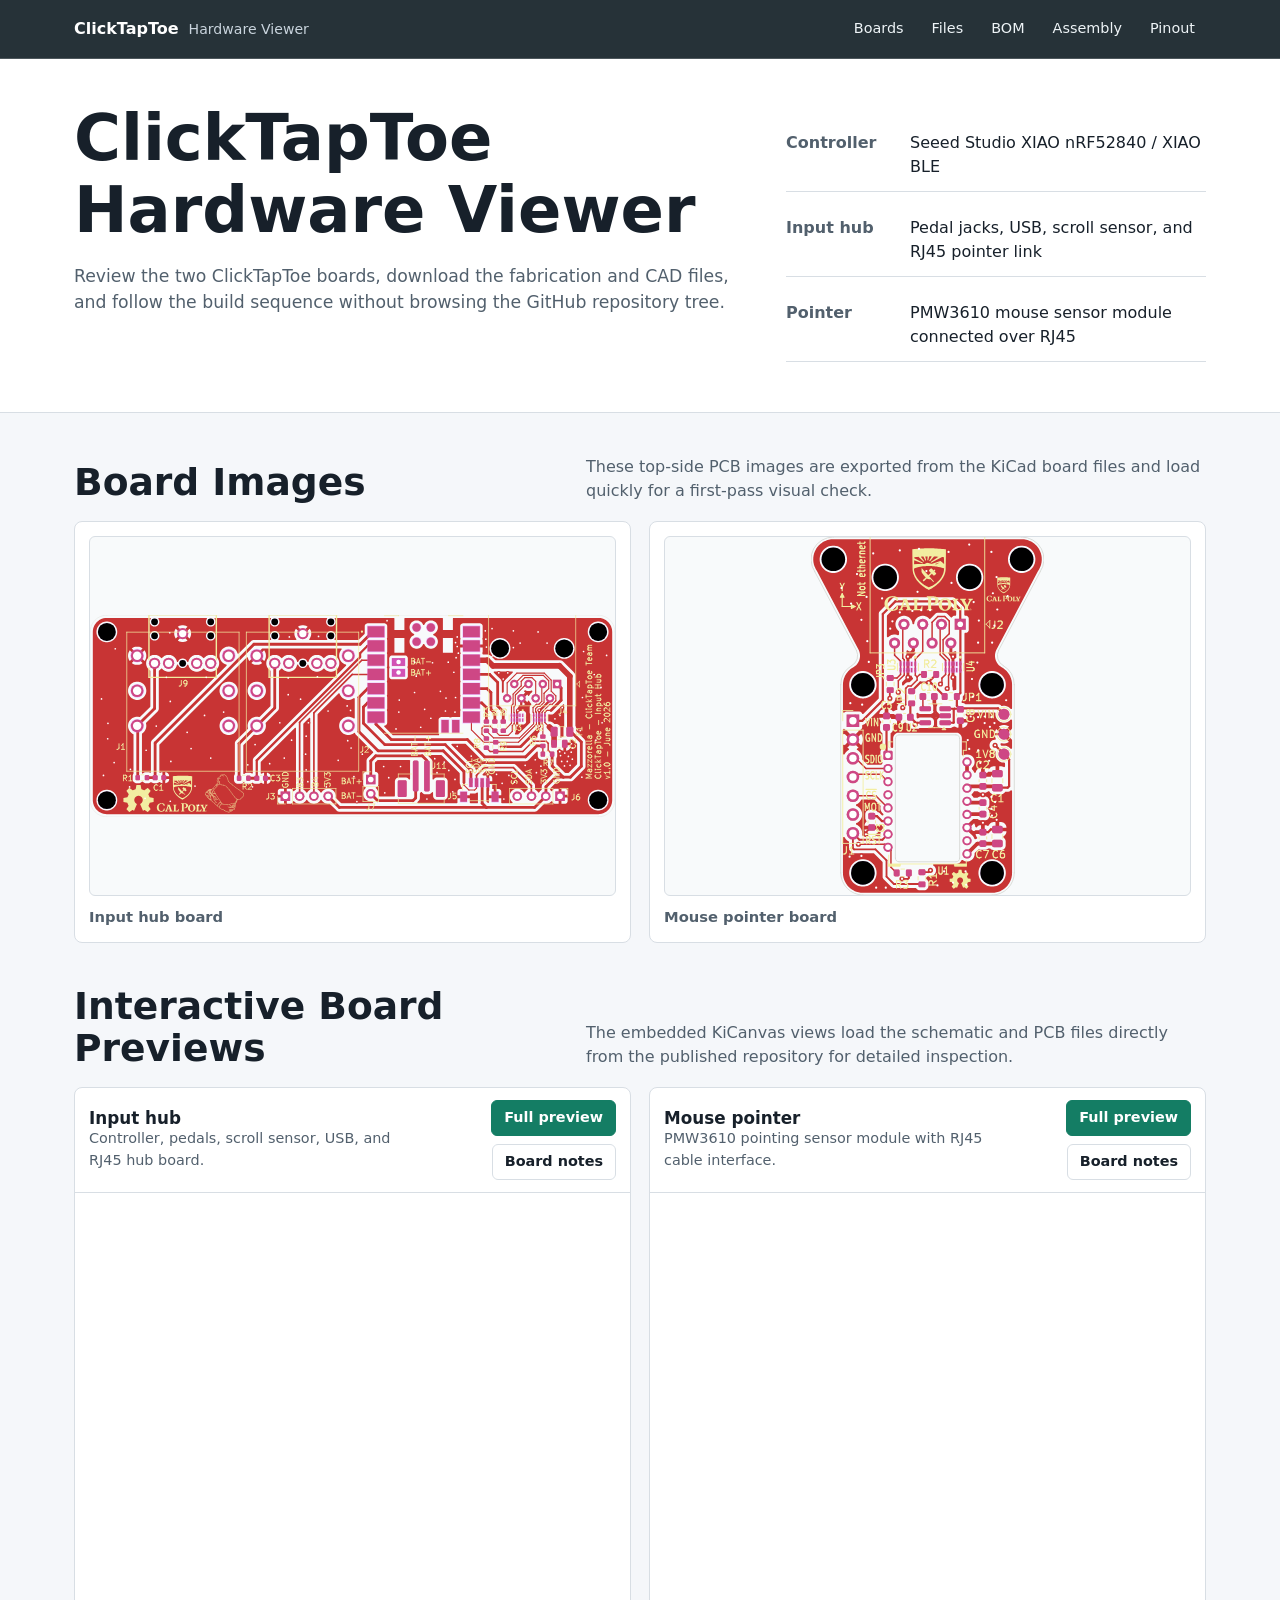
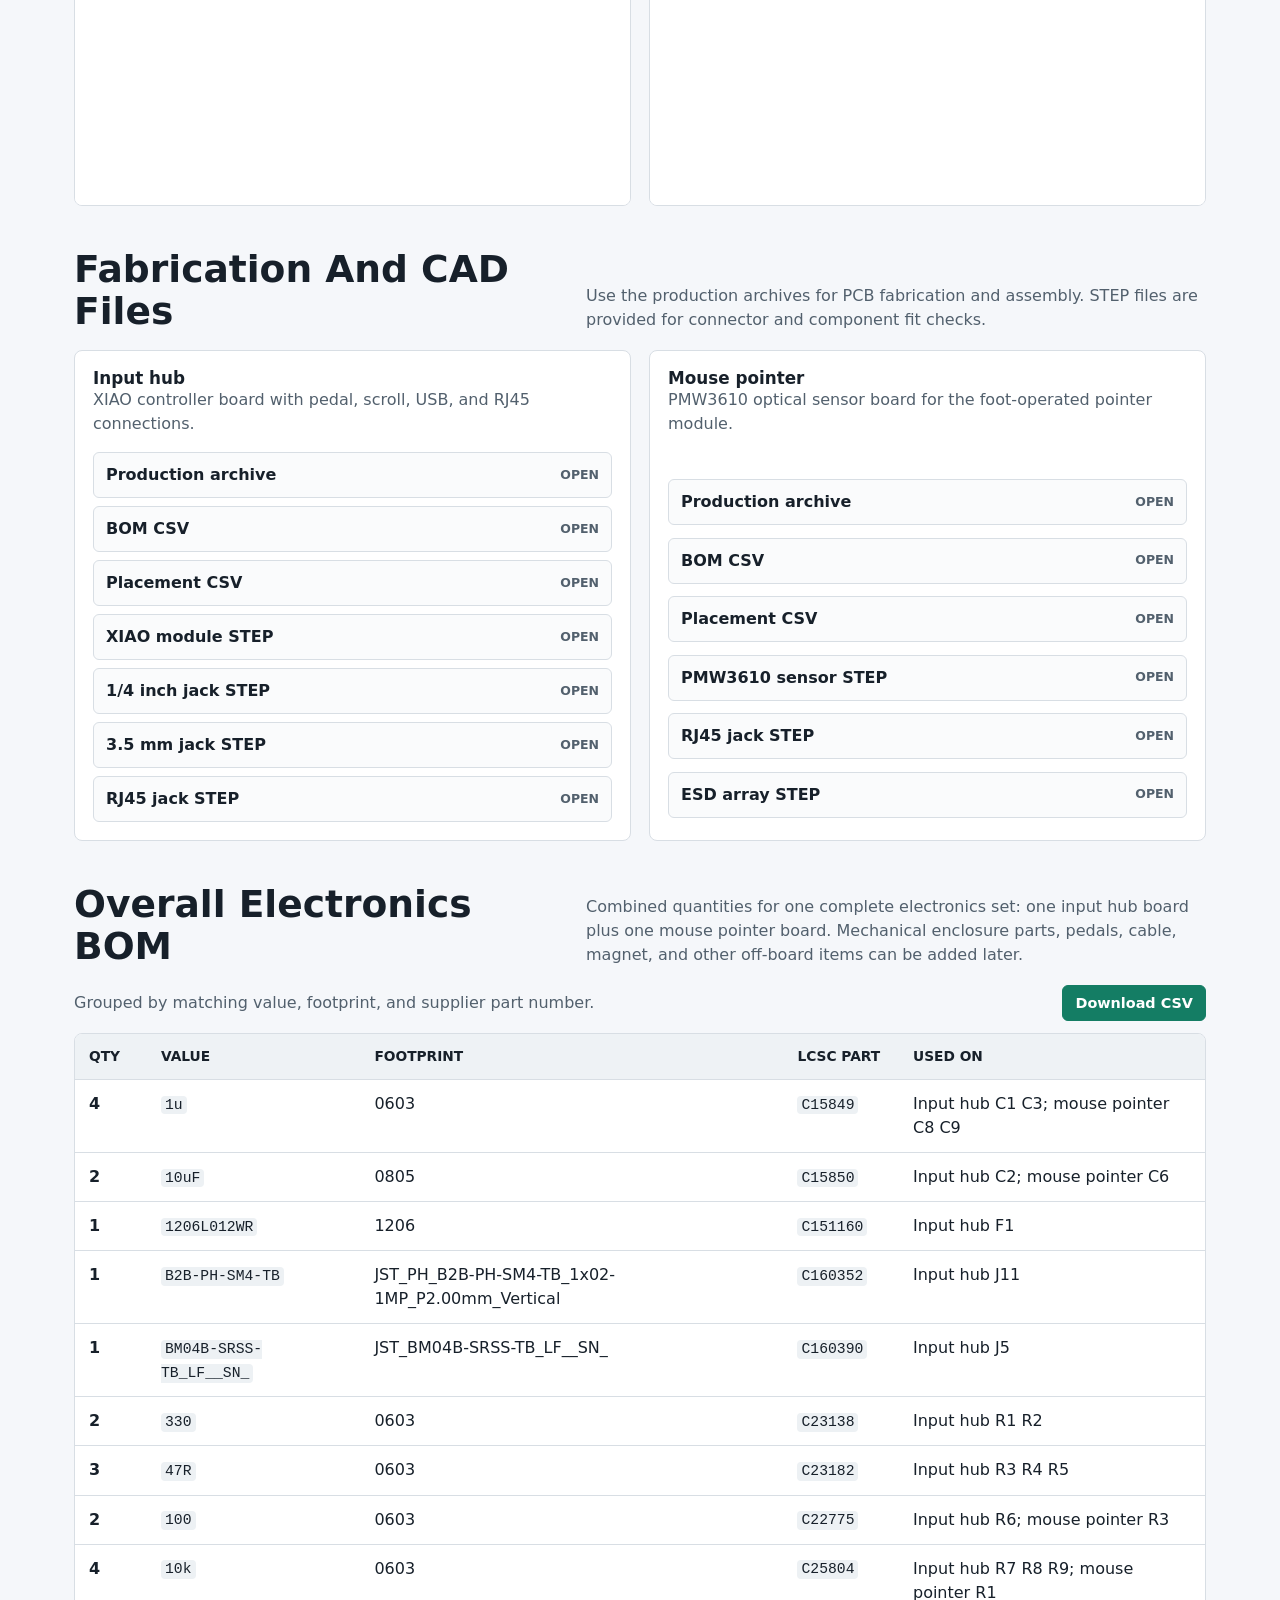
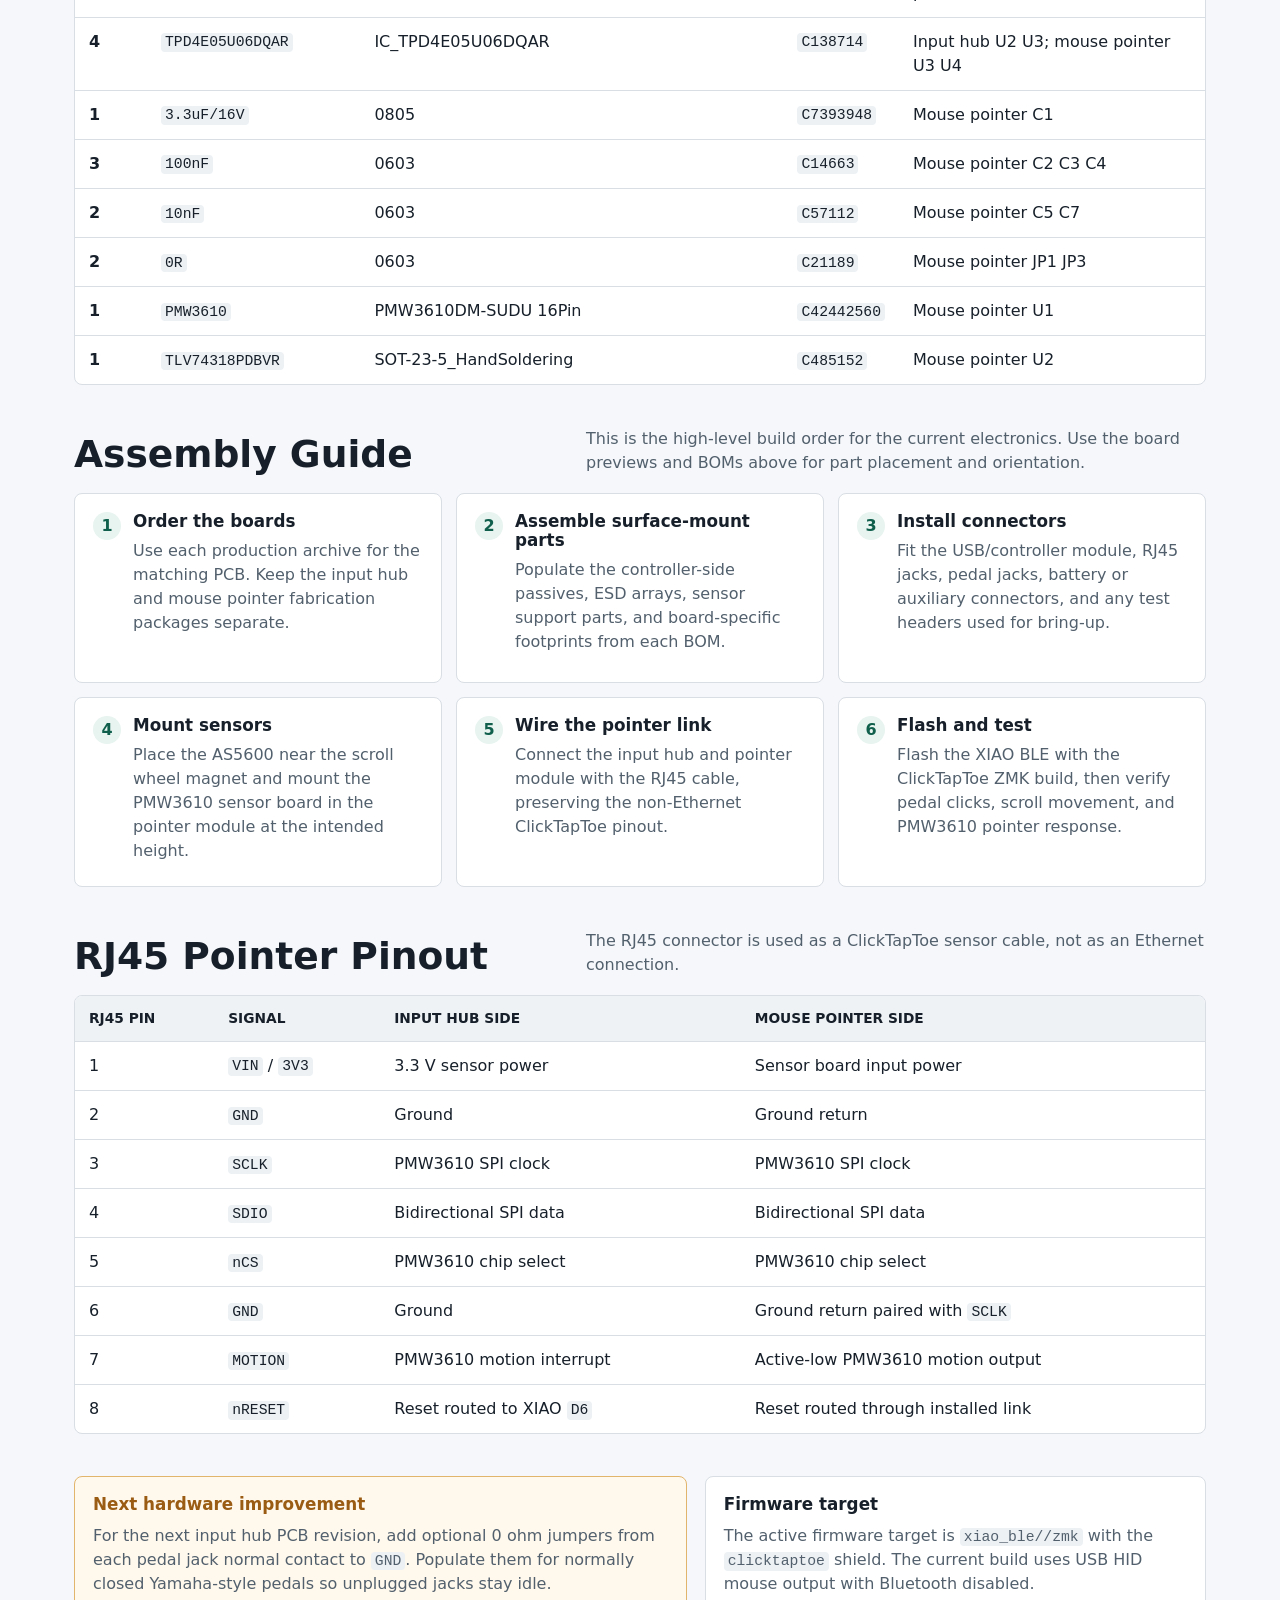
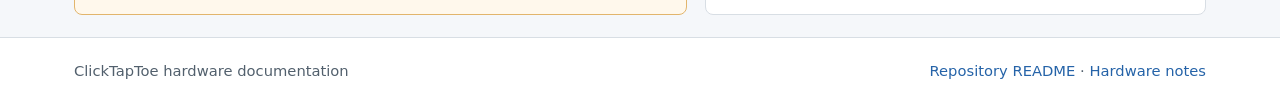
==== index.html @ ef58f97b "feat: add public hardware viewer page - Add a GitHub Pages hardware viewer   with board images, KiCa" ====
<!doctype html>
<html lang="en">
  <head>
    <meta charset="utf-8">
    <meta name="viewport" content="width=device-width, initial-scale=1">
    <title>ClickTapToe Hardware Viewer</title>
    <style>
      :root {
        color-scheme: light;
        --ink: #17202a;
        --muted: #52606d;
        --line: #d8dee4;
        --panel: #ffffff;
        --surface: #f5f7fa;
        --accent: #147d64;
        --accent-strong: #0f5f4c;
        --warn: #9a5b13;
        --nav: #263238;
        --blue: #2563a8;
      }

      * {
        box-sizing: border-box;
      }

      html {
        scroll-behavior: smooth;
      }

      body {
        margin: 0;
        color: var(--ink);
        background: var(--surface);
        font-family:
          Inter, ui-sans-serif, system-ui, -apple-system, BlinkMacSystemFont,
          "Segoe UI", sans-serif;
        line-height: 1.5;
      }

      a {
        color: var(--blue);
        text-decoration: none;
      }

      a:hover,
      a:focus {
        text-decoration: underline;
      }

      .topbar {
        position: sticky;
        top: 0;
        z-index: 20;
        border-bottom: 1px solid rgba(255, 255, 255, 0.18);
        background: var(--nav);
        color: #fff;
      }

      .nav {
        display: flex;
        align-items: center;
        justify-content: space-between;
        gap: 24px;
        max-width: 1180px;
        min-height: 58px;
        margin: 0 auto;
        padding: 0 24px;
      }

      .brand {
        display: flex;
        align-items: baseline;
        gap: 10px;
        min-width: 210px;
      }

      .brand strong {
        font-size: 1rem;
      }

      .brand span {
        color: #c9d4dd;
        font-size: 0.88rem;
      }

      .navlinks {
        display: flex;
        flex-wrap: wrap;
        align-items: center;
        justify-content: flex-end;
        gap: 6px;
      }

      .navlinks a {
        display: inline-flex;
        align-items: center;
        min-height: 36px;
        padding: 0 11px;
        border-radius: 6px;
        color: #eef4f7;
        font-size: 0.9rem;
      }

      .navlinks a:hover,
      .navlinks a:focus {
        background: rgba(255, 255, 255, 0.12);
        text-decoration: none;
      }

      main {
        display: grid;
        gap: 42px;
      }

      .intro {
        background: #ffffff;
        border-bottom: 1px solid var(--line);
      }

      .intro-inner {
        display: grid;
        grid-template-columns: minmax(0, 1fr) minmax(300px, 420px);
        gap: 36px;
        max-width: 1180px;
        margin: 0 auto;
        padding: 44px 24px 34px;
      }

      h1,
      h2,
      h3 {
        margin: 0;
        line-height: 1.12;
      }

      h1 {
        max-width: 760px;
        font-size: clamp(2.15rem, 5vw, 4.2rem);
        letter-spacing: 0;
      }

      h2 {
        font-size: clamp(1.7rem, 3vw, 2.35rem);
      }

      h3 {
        font-size: 1.05rem;
      }

      p {
        margin: 0;
      }

      .lede {
        max-width: 780px;
        margin-top: 18px;
        color: var(--muted);
        font-size: 1.08rem;
      }

      .summary {
        display: grid;
        gap: 12px;
        align-self: end;
      }

      .summary-row {
        display: grid;
        grid-template-columns: 110px 1fr;
        gap: 14px;
        padding: 12px 0;
        border-bottom: 1px solid var(--line);
      }

      .summary-row dt {
        color: var(--muted);
        font-weight: 700;
      }

      .summary-row dd {
        margin: 0;
      }

      .section {
        max-width: 1180px;
        width: 100%;
        margin: 0 auto;
        padding: 0 24px;
      }

      .section-heading {
        display: flex;
        align-items: end;
        justify-content: space-between;
        gap: 18px;
        margin-bottom: 18px;
      }

      .section-heading p {
        max-width: 620px;
        color: var(--muted);
      }

      .viewer-grid {
        display: grid;
        grid-template-columns: repeat(2, minmax(0, 1fr));
        gap: 18px;
      }

      .image-grid {
        display: grid;
        grid-template-columns: repeat(2, minmax(0, 1fr));
        gap: 18px;
      }

      .board-image {
        display: grid;
        gap: 10px;
        margin: 0;
        padding: 14px;
        border: 1px solid var(--line);
        border-radius: 8px;
        background: var(--panel);
      }

      .board-image img {
        display: block;
        width: 100%;
        height: 360px;
        object-fit: contain;
        border: 1px solid var(--line);
        border-radius: 6px;
        background: #f8fafb;
      }

      .board-image figcaption {
        color: var(--muted);
        font-size: 0.92rem;
        font-weight: 700;
      }

      .viewer {
        overflow: hidden;
        border: 1px solid var(--line);
        border-radius: 8px;
        background: var(--panel);
      }

      .viewer-header {
        display: flex;
        align-items: center;
        justify-content: space-between;
        gap: 14px;
        min-height: 58px;
        padding: 12px 14px;
        border-bottom: 1px solid var(--line);
      }

      .viewer-header p {
        color: var(--muted);
        font-size: 0.9rem;
      }

      .viewer-actions {
        display: flex;
        flex-wrap: wrap;
        justify-content: flex-end;
        gap: 8px;
      }

      .button {
        display: inline-flex;
        align-items: center;
        justify-content: center;
        min-height: 36px;
        padding: 0 12px;
        border: 1px solid var(--line);
        border-radius: 6px;
        background: #fff;
        color: var(--ink);
        font-size: 0.9rem;
        font-weight: 700;
        white-space: nowrap;
      }

      .button.primary {
        border-color: var(--accent);
        background: var(--accent);
        color: #fff;
      }

      .button:hover,
      .button:focus {
        border-color: var(--accent-strong);
        text-decoration: none;
      }

      .button.primary:hover,
      .button.primary:focus {
        background: var(--accent-strong);
      }

      iframe {
        display: block;
        width: 100%;
        height: min(68vh, 620px);
        min-height: 430px;
        border: 0;
        background: #ffffff;
      }

      .downloads {
        display: grid;
        grid-template-columns: repeat(2, minmax(0, 1fr));
        gap: 18px;
      }

      .download-card,
      .step,
      .note {
        border: 1px solid var(--line);
        border-radius: 8px;
        background: var(--panel);
      }

      .download-card {
        display: grid;
        gap: 16px;
        padding: 18px;
      }

      .download-card p {
        color: var(--muted);
      }

      .link-list {
        display: grid;
        gap: 8px;
        margin: 0;
        padding: 0;
        list-style: none;
      }

      .link-list a {
        display: flex;
        align-items: center;
        justify-content: space-between;
        gap: 14px;
        min-height: 42px;
        padding: 10px 12px;
        border: 1px solid var(--line);
        border-radius: 6px;
        background: #fafbfc;
        color: var(--ink);
        font-weight: 700;
      }

      .link-list a::after {
        content: "Open";
        color: var(--muted);
        font-size: 0.78rem;
        font-weight: 700;
        text-transform: uppercase;
      }

      .link-list a:hover,
      .link-list a:focus {
        border-color: var(--accent);
        text-decoration: none;
      }

      .steps {
        display: grid;
        grid-template-columns: repeat(3, minmax(0, 1fr));
        gap: 14px;
        counter-reset: assembly;
      }

      .step {
        position: relative;
        min-height: 190px;
        padding: 18px 18px 18px 58px;
        counter-increment: assembly;
      }

      .step::before {
        content: counter(assembly);
        position: absolute;
        top: 18px;
        left: 18px;
        display: grid;
        place-items: center;
        width: 28px;
        height: 28px;
        border-radius: 50%;
        background: #e7f4ef;
        color: var(--accent-strong);
        font-weight: 800;
      }

      .step h3 {
        margin-bottom: 8px;
      }

      .step p {
        color: var(--muted);
      }

      .pinout {
        overflow-x: auto;
        border: 1px solid var(--line);
        border-radius: 8px;
        background: var(--panel);
      }

      .bom-toolbar {
        display: flex;
        align-items: center;
        justify-content: space-between;
        gap: 14px;
        margin-bottom: 12px;
      }

      .bom-toolbar p {
        color: var(--muted);
      }

      .bom-table {
        overflow-x: auto;
        border: 1px solid var(--line);
        border-radius: 8px;
        background: var(--panel);
      }

      table {
        width: 100%;
        border-collapse: collapse;
        min-width: 780px;
      }

      th,
      td {
        padding: 12px 14px;
        border-bottom: 1px solid var(--line);
        text-align: left;
        vertical-align: top;
      }

      th {
        background: #eef2f5;
        font-size: 0.86rem;
        text-transform: uppercase;
      }

      .bom-table table {
        min-width: 980px;
      }

      .qty {
        width: 72px;
        font-weight: 800;
      }

      tr:last-child td {
        border-bottom: 0;
      }

      code {
        padding: 0.08rem 0.25rem;
        border-radius: 4px;
        background: #edf1f4;
        font-family:
          "SFMono-Regular", Consolas, "Liberation Mono", Menlo, monospace;
        font-size: 0.92em;
      }

      .notes {
        display: grid;
        grid-template-columns: 1.1fr 0.9fr;
        gap: 18px;
      }

      .note {
        padding: 18px;
      }

      .note h3 {
        margin-bottom: 10px;
      }

      .note p {
        color: var(--muted);
      }

      .note.warning {
        border-color: #e2b56c;
        background: #fff8ec;
      }

      .note.warning h3 {
        color: var(--warn);
      }

      footer {
        margin-top: 22px;
        border-top: 1px solid var(--line);
        background: #fff;
      }

      .footer-inner {
        display: flex;
        flex-wrap: wrap;
        justify-content: space-between;
        gap: 14px;
        max-width: 1180px;
        margin: 0 auto;
        padding: 22px 24px;
        color: var(--muted);
        font-size: 0.92rem;
      }

      @media (max-width: 900px) {
        .intro-inner,
        .image-grid,
        .viewer-grid,
        .downloads,
        .notes {
          grid-template-columns: 1fr;
        }

        .steps {
          grid-template-columns: repeat(2, minmax(0, 1fr));
        }

        .section-heading {
          align-items: start;
          flex-direction: column;
        }
      }

      @media (max-width: 640px) {
        .nav {
          align-items: flex-start;
          flex-direction: column;
          gap: 8px;
          padding: 12px 16px;
        }

        .brand {
          min-width: 0;
        }

        .navlinks {
          justify-content: flex-start;
        }

        .intro-inner,
        .section {
          padding-right: 16px;
          padding-left: 16px;
        }

        .summary-row {
          grid-template-columns: 1fr;
          gap: 3px;
        }

        .viewer-header {
          align-items: flex-start;
          flex-direction: column;
        }

        .viewer-actions {
          justify-content: flex-start;
        }

        .bom-toolbar {
          align-items: flex-start;
          flex-direction: column;
        }

        iframe {
          height: 68vh;
          min-height: 360px;
        }

        .steps {
          grid-template-columns: 1fr;
        }

        .step {
          min-height: 0;
        }
      }
    </style>
  </head>
  <body>
    <header class="topbar">
      <nav class="nav" aria-label="Main navigation">
        <div class="brand">
          <strong>ClickTapToe</strong>
          <span>Hardware Viewer</span>
        </div>
        <div class="navlinks">
          <a href="#boards">Boards</a>
          <a href="#files">Files</a>
          <a href="#bom">BOM</a>
          <a href="#assembly">Assembly</a>
          <a href="#pinout">Pinout</a>
        </div>
      </nav>
    </header>

    <main>
      <section class="intro">
        <div class="intro-inner">
          <div>
            <h1>ClickTapToe Hardware Viewer</h1>
            <p class="lede">
              Review the two ClickTapToe boards, download the fabrication and
              CAD files, and follow the build sequence without browsing the
              GitHub repository tree.
            </p>
          </div>
          <dl class="summary" aria-label="Project summary">
            <div class="summary-row">
              <dt>Controller</dt>
              <dd>Seeed Studio XIAO nRF52840 / XIAO BLE</dd>
            </div>
            <div class="summary-row">
              <dt>Input hub</dt>
              <dd>Pedal jacks, USB, scroll sensor, and RJ45 pointer link</dd>
            </div>
            <div class="summary-row">
              <dt>Pointer</dt>
              <dd>PMW3610 mouse sensor module connected over RJ45</dd>
            </div>
          </dl>
        </div>
      </section>

      <section class="section" id="boards">
        <div class="section-heading">
          <div>
            <h2>Board Images</h2>
          </div>
          <p>
            These top-side PCB images are exported from the KiCad board files
            and load quickly for a first-pass visual check.
          </p>
        </div>

        <div class="image-grid">
          <figure class="board-image">
            <img src="docs/assets/input-hub-board.svg" alt="Top-side PCB view of the ClickTapToe input hub board">
            <figcaption>Input hub board</figcaption>
          </figure>
          <figure class="board-image">
            <img src="docs/assets/mouse-pointer-board.svg" alt="Top-side PCB view of the ClickTapToe mouse pointer board">
            <figcaption>Mouse pointer board</figcaption>
          </figure>
        </div>
      </section>

      <section class="section" id="interactive">
        <div class="section-heading">
          <div>
            <h2>Interactive Board Previews</h2>
          </div>
          <p>
            The embedded KiCanvas views load the schematic and PCB files
            directly from the published repository for detailed inspection.
          </p>
        </div>

        <div class="viewer-grid">
          <article class="viewer">
            <div class="viewer-header">
              <div>
                <h3>Input hub</h3>
                <p>Controller, pedals, scroll sensor, USB, and RJ45 hub board.</p>
              </div>
              <div class="viewer-actions">
                <a class="button primary" href="hardware/input-hub/kicanvas.html">Full preview</a>
                <a class="button" href="hardware/input-hub/README.md">Board notes</a>
              </div>
            </div>
            <iframe
              title="Input hub KiCanvas preview"
              src="hardware/input-hub/kicanvas.html"
              loading="lazy"
            ></iframe>
          </article>

          <article class="viewer">
            <div class="viewer-header">
              <div>
                <h3>Mouse pointer</h3>
                <p>PMW3610 pointing sensor module with RJ45 cable interface.</p>
              </div>
              <div class="viewer-actions">
                <a class="button primary" href="hardware/mouse-pointer/kicanvas.html">Full preview</a>
                <a class="button" href="hardware/mouse-pointer/README.md">Board notes</a>
              </div>
            </div>
            <iframe
              title="Mouse pointer KiCanvas preview"
              src="hardware/mouse-pointer/kicanvas.html"
              loading="lazy"
            ></iframe>
          </article>
        </div>
      </section>

      <section class="section" id="files">
        <div class="section-heading">
          <div>
            <h2>Fabrication And CAD Files</h2>
          </div>
          <p>
            Use the production archives for PCB fabrication and assembly. STEP
            files are provided for connector and component fit checks.
          </p>
        </div>

        <div class="downloads">
          <article class="download-card">
            <div>
              <h3>Input hub</h3>
              <p>XIAO controller board with pedal, scroll, USB, and RJ45 connections.</p>
            </div>
            <ul class="link-list">
              <li><a href="hardware/input-hub/kicad/production/input_hub.zip">Production archive</a></li>
              <li><a href="hardware/input-hub/kicad/production/bom.csv">BOM CSV</a></li>
              <li><a href="hardware/input-hub/kicad/production/positions.csv">Placement CSV</a></li>
              <li><a href="hardware/input-hub/kicad/3dmodels/102010448.step">XIAO module STEP</a></li>
              <li><a href="hardware/input-hub/kicad/3dmodels/ACJMIH.step">1/4 inch jack STEP</a></li>
              <li><a href="hardware/input-hub/kicad/3dmodels/AUDIO-TH_PJ-307.step">3.5 mm jack STEP</a></li>
              <li><a href="hardware/input-hub/kicad/3dmodels/54602-908LFc.stp">RJ45 jack STEP</a></li>
            </ul>
          </article>

          <article class="download-card">
            <div>
              <h3>Mouse pointer</h3>
              <p>PMW3610 optical sensor board for the foot-operated pointer module.</p>
            </div>
            <ul class="link-list">
              <li><a href="hardware/mouse-pointer/kicad/production/Mouse_Pointer_1.0.zip">Production archive</a></li>
              <li><a href="hardware/mouse-pointer/kicad/production/bom.csv">BOM CSV</a></li>
              <li><a href="hardware/mouse-pointer/kicad/production/positions.csv">Placement CSV</a></li>
              <li><a href="hardware/mouse-pointer/kicad/3dmodels/PMW3610DM-SUDU.step">PMW3610 sensor STEP</a></li>
              <li><a href="hardware/mouse-pointer/kicad/3dmodels/54602-908LFc.stp">RJ45 jack STEP</a></li>
              <li><a href="hardware/mouse-pointer/kicad/3dmodels/TPD4E05U06DQAR.step">ESD array STEP</a></li>
            </ul>
          </article>
        </div>
      </section>

      <section class="section" id="bom">
        <div class="section-heading">
          <div>
            <h2>Overall Electronics BOM</h2>
          </div>
          <p>
            Combined quantities for one complete electronics set: one input hub
            board plus one mouse pointer board. Mechanical enclosure parts,
            pedals, cable, magnet, and other off-board items can be added later.
          </p>
        </div>

        <div class="bom-toolbar">
          <p>Grouped by matching value, footprint, and supplier part number.</p>
          <a class="button primary" href="docs/assets/clicktaptoe-electronics-bom.csv">Download CSV</a>
        </div>

        <div class="bom-table">
          <table>
            <thead>
              <tr>
                <th>Qty</th>
                <th>Value</th>
                <th>Footprint</th>
                <th>LCSC part</th>
                <th>Used on</th>
              </tr>
            </thead>
            <tbody>
              <tr>
                <td class="qty">4</td>
                <td><code>1u</code></td>
                <td>0603</td>
                <td><code>C15849</code></td>
                <td>Input hub C1 C3; mouse pointer C8 C9</td>
              </tr>
              <tr>
                <td class="qty">2</td>
                <td><code>10uF</code></td>
                <td>0805</td>
                <td><code>C15850</code></td>
                <td>Input hub C2; mouse pointer C6</td>
              </tr>
              <tr>
                <td class="qty">1</td>
                <td><code>1206L012WR</code></td>
                <td>1206</td>
                <td><code>C151160</code></td>
                <td>Input hub F1</td>
              </tr>
              <tr>
                <td class="qty">1</td>
                <td><code>B2B-PH-SM4-TB</code></td>
                <td>JST_PH_B2B-PH-SM4-TB_1x02-1MP_P2.00mm_Vertical</td>
                <td><code>C160352</code></td>
                <td>Input hub J11</td>
              </tr>
              <tr>
                <td class="qty">1</td>
                <td><code>BM04B-SRSS-TB_LF__SN_</code></td>
                <td>JST_BM04B-SRSS-TB_LF__SN_</td>
                <td><code>C160390</code></td>
                <td>Input hub J5</td>
              </tr>
              <tr>
                <td class="qty">2</td>
                <td><code>330</code></td>
                <td>0603</td>
                <td><code>C23138</code></td>
                <td>Input hub R1 R2</td>
              </tr>
              <tr>
                <td class="qty">3</td>
                <td><code>47R</code></td>
                <td>0603</td>
                <td><code>C23182</code></td>
                <td>Input hub R3 R4 R5</td>
              </tr>
              <tr>
                <td class="qty">2</td>
                <td><code>100</code></td>
                <td>0603</td>
                <td><code>C22775</code></td>
                <td>Input hub R6; mouse pointer R3</td>
              </tr>
              <tr>
                <td class="qty">4</td>
                <td><code>10k</code></td>
                <td>0603</td>
                <td><code>C25804</code></td>
                <td>Input hub R7 R8 R9; mouse pointer R1</td>
              </tr>
              <tr>
                <td class="qty">4</td>
                <td><code>TPD4E05U06DQAR</code></td>
                <td>IC_TPD4E05U06DQAR</td>
                <td><code>C138714</code></td>
                <td>Input hub U2 U3; mouse pointer U3 U4</td>
              </tr>
              <tr>
                <td class="qty">1</td>
                <td><code>3.3uF/16V</code></td>
                <td>0805</td>
                <td><code>C7393948</code></td>
                <td>Mouse pointer C1</td>
              </tr>
              <tr>
                <td class="qty">3</td>
                <td><code>100nF</code></td>
                <td>0603</td>
                <td><code>C14663</code></td>
                <td>Mouse pointer C2 C3 C4</td>
              </tr>
              <tr>
                <td class="qty">2</td>
                <td><code>10nF</code></td>
                <td>0603</td>
                <td><code>C57112</code></td>
                <td>Mouse pointer C5 C7</td>
              </tr>
              <tr>
                <td class="qty">2</td>
                <td><code>0R</code></td>
                <td>0603</td>
                <td><code>C21189</code></td>
                <td>Mouse pointer JP1 JP3</td>
              </tr>
              <tr>
                <td class="qty">1</td>
                <td><code>PMW3610</code></td>
                <td>PMW3610DM-SUDU 16Pin</td>
                <td><code>C42442560</code></td>
                <td>Mouse pointer U1</td>
              </tr>
              <tr>
                <td class="qty">1</td>
                <td><code>TLV74318PDBVR</code></td>
                <td>SOT-23-5_HandSoldering</td>
                <td><code>C485152</code></td>
                <td>Mouse pointer U2</td>
              </tr>
            </tbody>
          </table>
        </div>
      </section>

      <section class="section" id="assembly">
        <div class="section-heading">
          <div>
            <h2>Assembly Guide</h2>
          </div>
          <p>
            This is the high-level build order for the current electronics. Use
            the board previews and BOMs above for part placement and orientation.
          </p>
        </div>

        <div class="steps">
          <article class="step">
            <h3>Order the boards</h3>
            <p>
              Use each production archive for the matching PCB. Keep the input
              hub and mouse pointer fabrication packages separate.
            </p>
          </article>
          <article class="step">
            <h3>Assemble surface-mount parts</h3>
            <p>
              Populate the controller-side passives, ESD arrays, sensor support
              parts, and board-specific footprints from each BOM.
            </p>
          </article>
          <article class="step">
            <h3>Install connectors</h3>
            <p>
              Fit the USB/controller module, RJ45 jacks, pedal jacks, battery
              or auxiliary connectors, and any test headers used for bring-up.
            </p>
          </article>
          <article class="step">
            <h3>Mount sensors</h3>
            <p>
              Place the AS5600 near the scroll wheel magnet and mount the
              PMW3610 sensor board in the pointer module at the intended height.
            </p>
          </article>
          <article class="step">
            <h3>Wire the pointer link</h3>
            <p>
              Connect the input hub and pointer module with the RJ45 cable,
              preserving the non-Ethernet ClickTapToe pinout.
            </p>
          </article>
          <article class="step">
            <h3>Flash and test</h3>
            <p>
              Flash the XIAO BLE with the ClickTapToe ZMK build, then verify
              pedal clicks, scroll movement, and PMW3610 pointer response.
            </p>
          </article>
        </div>
      </section>

      <section class="section" id="pinout">
        <div class="section-heading">
          <div>
            <h2>RJ45 Pointer Pinout</h2>
          </div>
          <p>
            The RJ45 connector is used as a ClickTapToe sensor cable, not as an
            Ethernet connection.
          </p>
        </div>

        <div class="pinout">
          <table>
            <thead>
              <tr>
                <th>RJ45 pin</th>
                <th>Signal</th>
                <th>Input hub side</th>
                <th>Mouse pointer side</th>
              </tr>
            </thead>
            <tbody>
              <tr>
                <td>1</td>
                <td><code>VIN</code> / <code>3V3</code></td>
                <td>3.3 V sensor power</td>
                <td>Sensor board input power</td>
              </tr>
              <tr>
                <td>2</td>
                <td><code>GND</code></td>
                <td>Ground</td>
                <td>Ground return</td>
              </tr>
              <tr>
                <td>3</td>
                <td><code>SCLK</code></td>
                <td>PMW3610 SPI clock</td>
                <td>PMW3610 SPI clock</td>
              </tr>
              <tr>
                <td>4</td>
                <td><code>SDIO</code></td>
                <td>Bidirectional SPI data</td>
                <td>Bidirectional SPI data</td>
              </tr>
              <tr>
                <td>5</td>
                <td><code>nCS</code></td>
                <td>PMW3610 chip select</td>
                <td>PMW3610 chip select</td>
              </tr>
              <tr>
                <td>6</td>
                <td><code>GND</code></td>
                <td>Ground</td>
                <td>Ground return paired with <code>SCLK</code></td>
              </tr>
              <tr>
                <td>7</td>
                <td><code>MOTION</code></td>
                <td>PMW3610 motion interrupt</td>
                <td>Active-low PMW3610 motion output</td>
              </tr>
              <tr>
                <td>8</td>
                <td><code>nRESET</code></td>
                <td>Reset routed to XIAO <code>D6</code></td>
                <td>Reset routed through installed link</td>
              </tr>
            </tbody>
          </table>
        </div>
      </section>

      <section class="section">
        <div class="notes">
          <article class="note warning">
            <h3>Next hardware improvement</h3>
            <p>
              For the next input hub PCB revision, add optional 0 ohm jumpers
              from each pedal jack normal contact to <code>GND</code>. Populate
              them for normally closed Yamaha-style pedals so unplugged jacks
              stay idle.
            </p>
          </article>
          <article class="note">
            <h3>Firmware target</h3>
            <p>
              The active firmware target is <code>xiao_ble//zmk</code> with the
              <code>clicktaptoe</code> shield. The current build uses USB HID
              mouse output with Bluetooth disabled.
            </p>
          </article>
        </div>
      </section>
    </main>

    <footer>
      <div class="footer-inner">
        <span>ClickTapToe hardware documentation</span>
        <span><a href="README.md">Repository README</a> · <a href="HARDWARE.md">Hardware notes</a></span>
      </div>
    </footer>
  </body>
</html>
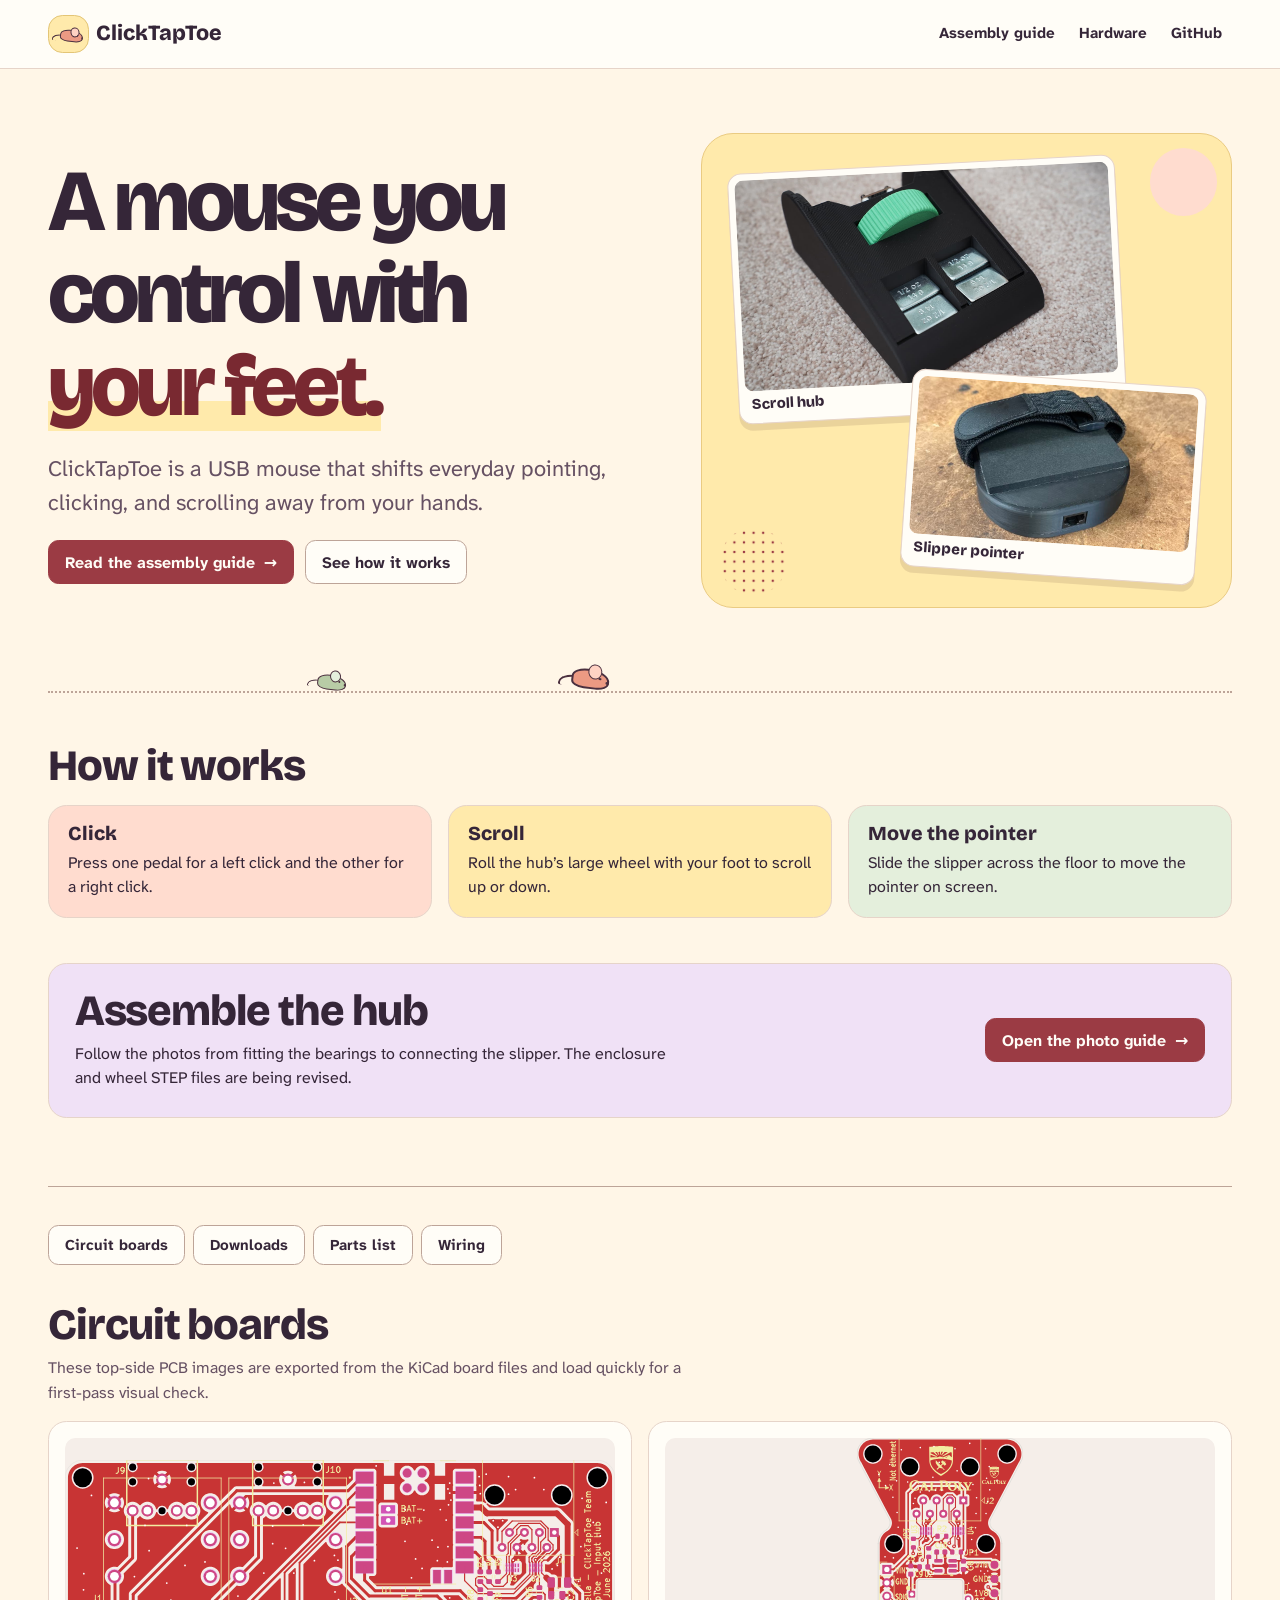
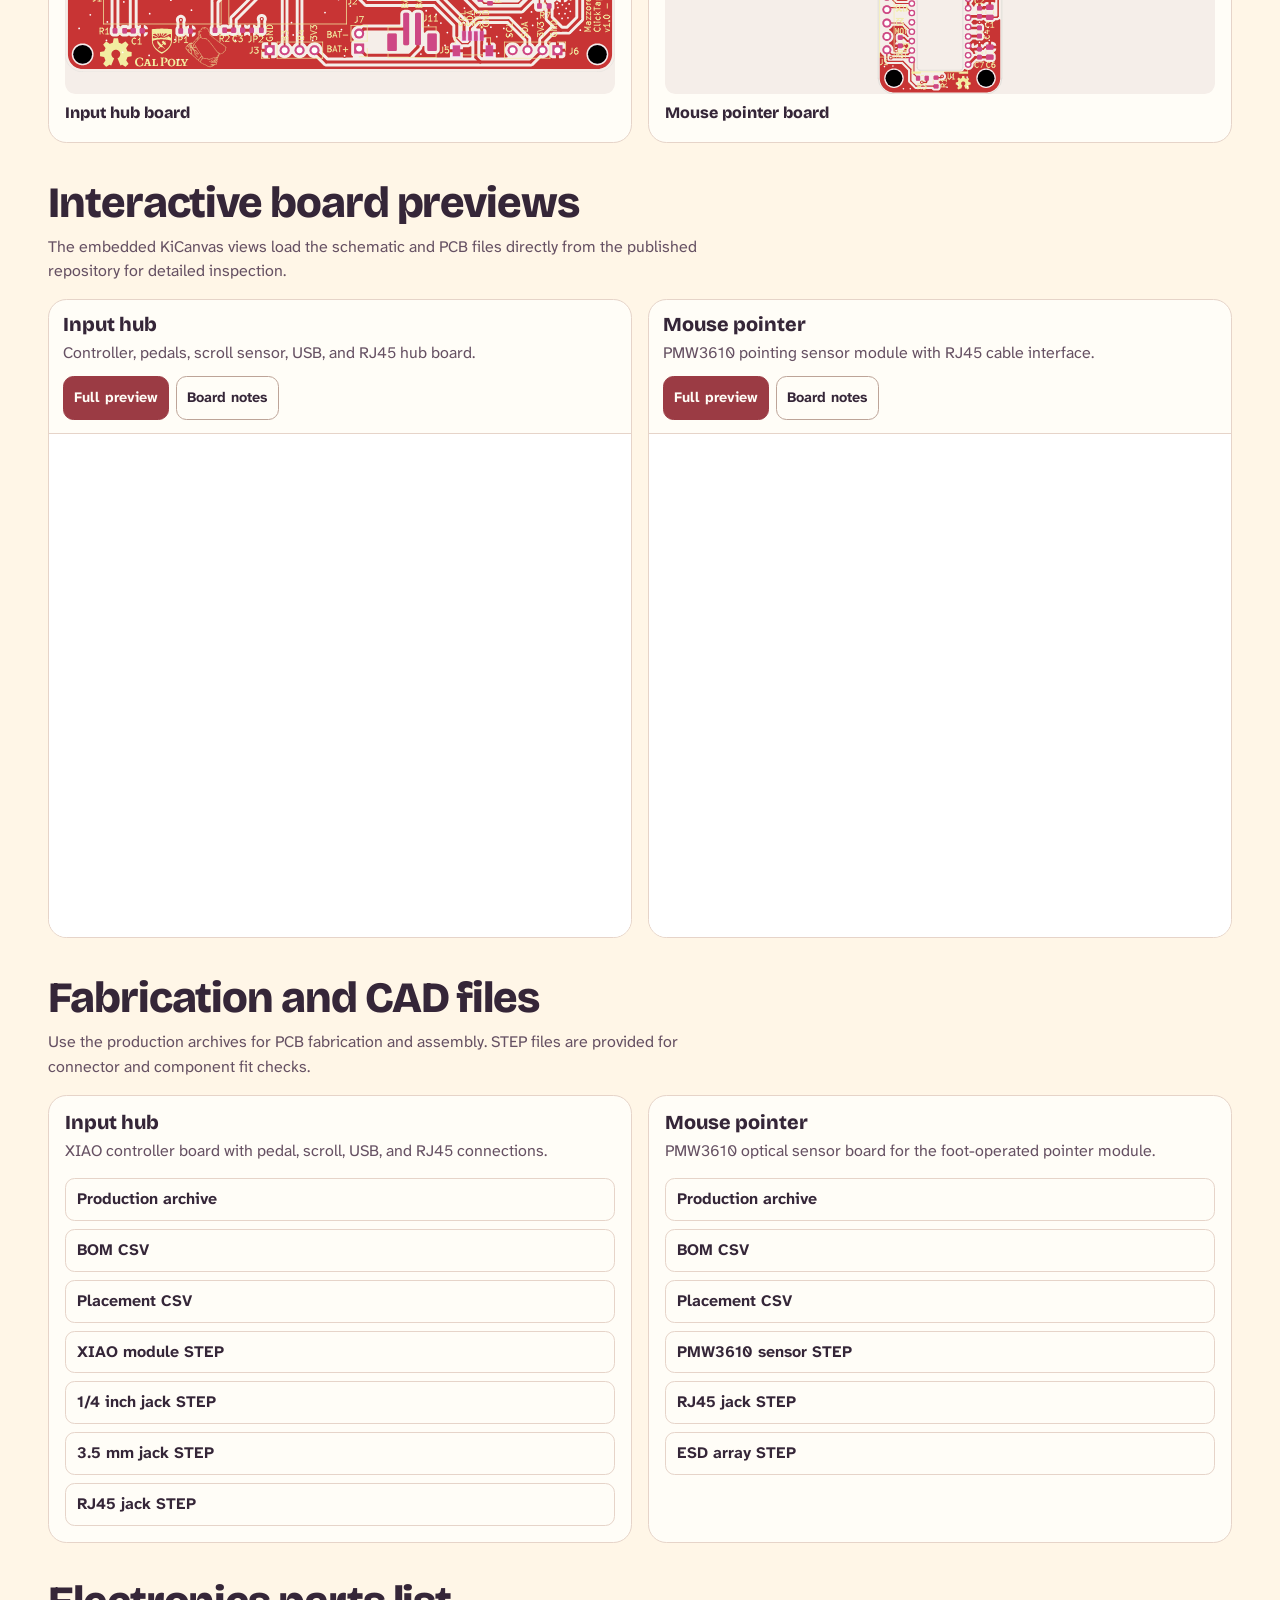
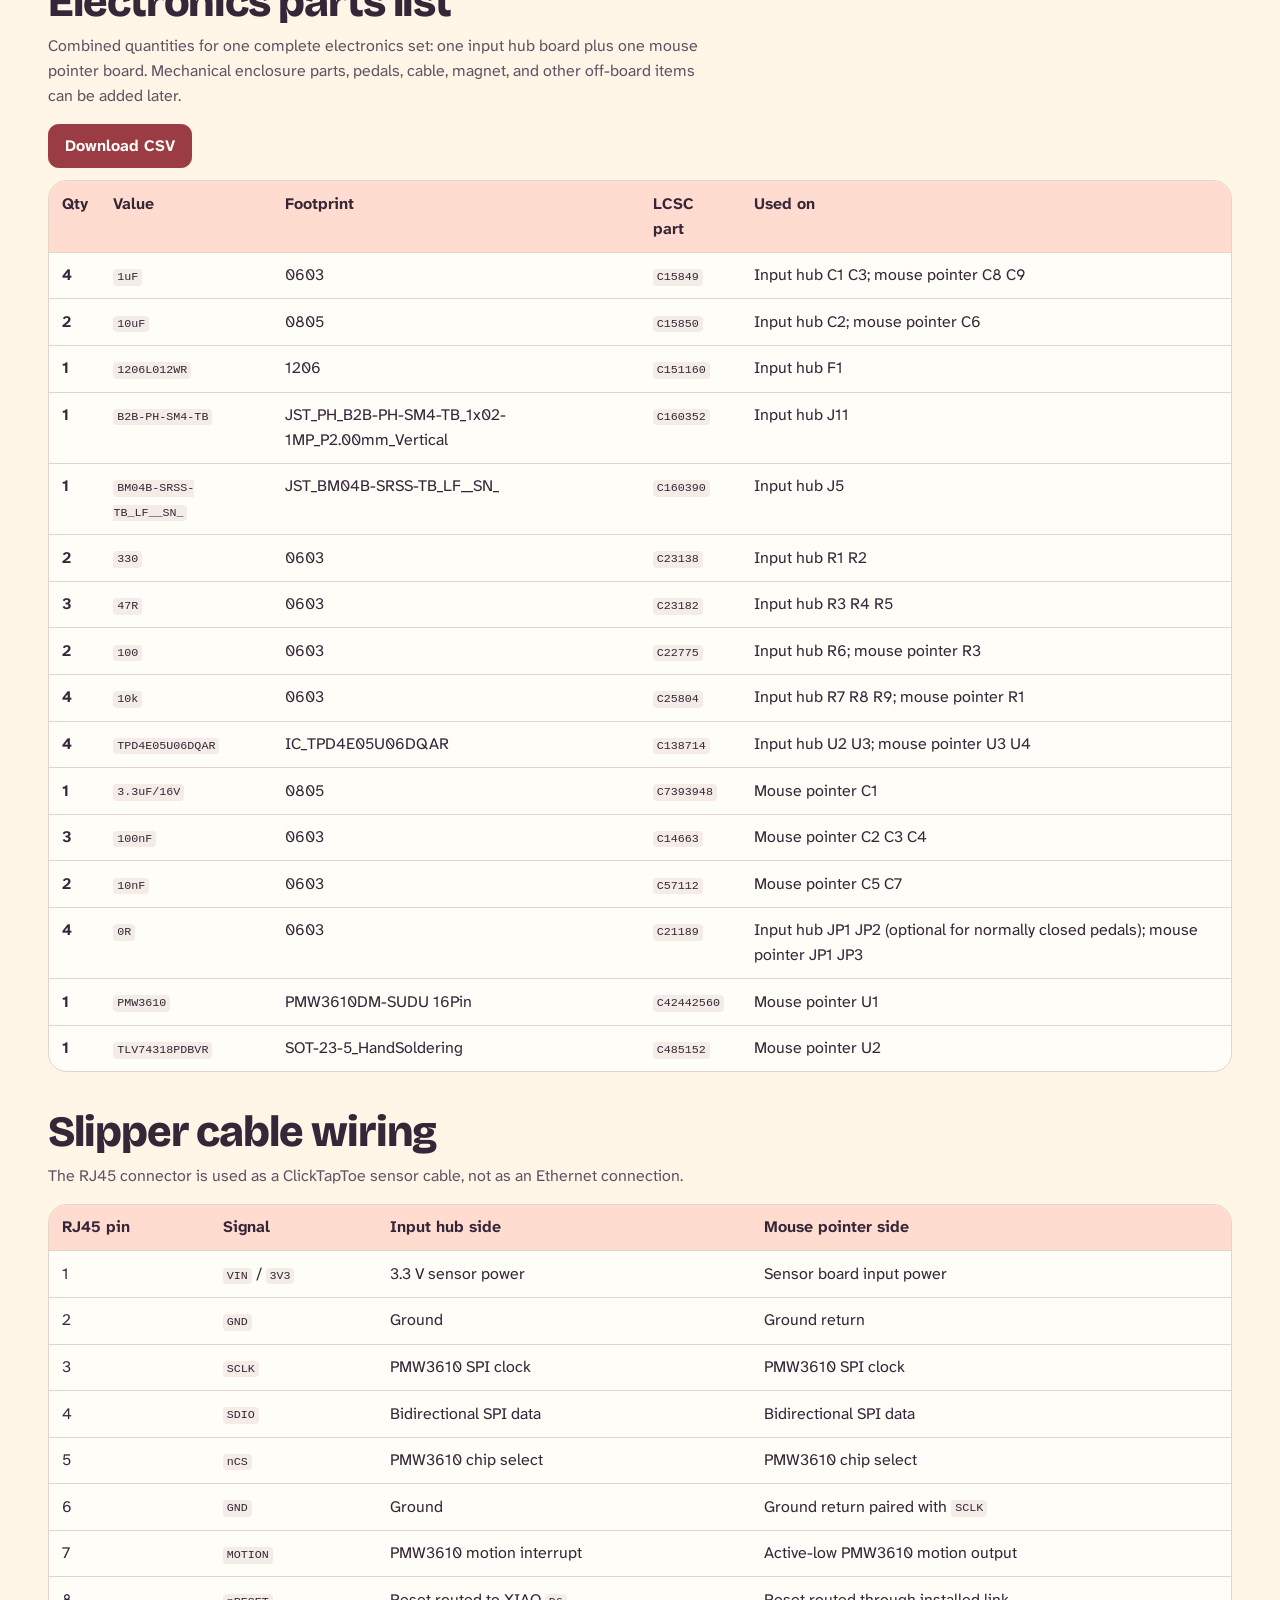
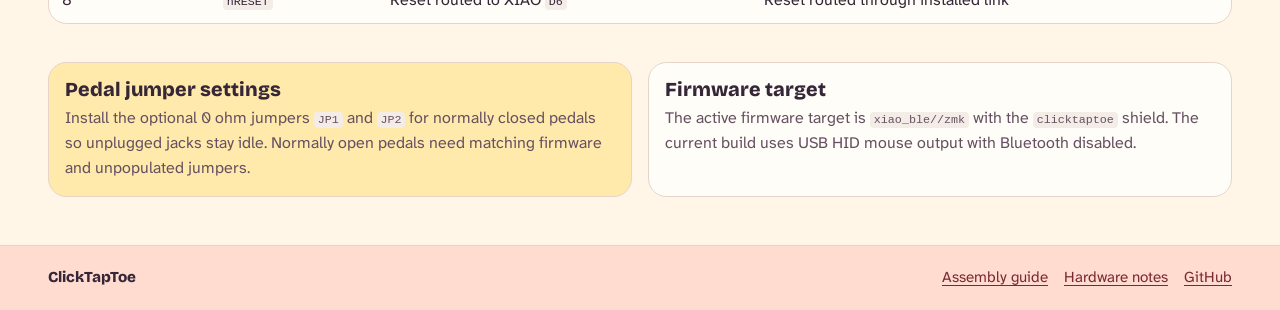
==== commit 43b41061: "docs: add illustrated hub guide and project site" ====
--- a/index.html
+++ b/index.html
@@ -3,1065 +3,466 @@
   <head>
     <meta charset="utf-8">
     <meta name="viewport" content="width=device-width, initial-scale=1">
-    <title>ClickTapToe Hardware Viewer</title>
-    <style>
-      :root {
-        color-scheme: light;
-        --ink: #17202a;
-        --muted: #52606d;
-        --line: #d8dee4;
-        --panel: #ffffff;
-        --surface: #f5f7fa;
-        --accent: #147d64;
-        --accent-strong: #0f5f4c;
-        --warn: #9a5b13;
-        --nav: #263238;
-        --blue: #2563a8;
-      }
-
-      * {
-        box-sizing: border-box;
-      }
-
-      html {
-        scroll-behavior: smooth;
-      }
-
-      body {
-        margin: 0;
-        color: var(--ink);
-        background: var(--surface);
-        font-family:
-          Inter, ui-sans-serif, system-ui, -apple-system, BlinkMacSystemFont,
-          "Segoe UI", sans-serif;
-        line-height: 1.5;
-      }
-
-      a {
-        color: var(--blue);
-        text-decoration: none;
-      }
-
-      a:hover,
-      a:focus {
-        text-decoration: underline;
-      }
-
-      .topbar {
-        position: sticky;
-        top: 0;
-        z-index: 20;
-        border-bottom: 1px solid rgba(255, 255, 255, 0.18);
-        background: var(--nav);
-        color: #fff;
-      }
-
-      .nav {
-        display: flex;
-        align-items: center;
-        justify-content: space-between;
-        gap: 24px;
-        max-width: 1180px;
-        min-height: 58px;
-        margin: 0 auto;
-        padding: 0 24px;
-      }
-
-      .brand {
-        display: flex;
-        align-items: baseline;
-        gap: 10px;
-        min-width: 210px;
-      }
-
-      .brand strong {
-        font-size: 1rem;
-      }
-
-      .brand span {
-        color: #c9d4dd;
-        font-size: 0.88rem;
-      }
-
-      .navlinks {
-        display: flex;
-        flex-wrap: wrap;
-        align-items: center;
-        justify-content: flex-end;
-        gap: 6px;
-      }
-
-      .navlinks a {
-        display: inline-flex;
-        align-items: center;
-        min-height: 36px;
-        padding: 0 11px;
-        border-radius: 6px;
-        color: #eef4f7;
-        font-size: 0.9rem;
-      }
-
-      .navlinks a:hover,
-      .navlinks a:focus {
-        background: rgba(255, 255, 255, 0.12);
-        text-decoration: none;
-      }
-
-      main {
-        display: grid;
-        gap: 42px;
-      }
-
-      .intro {
-        background: #ffffff;
-        border-bottom: 1px solid var(--line);
-      }
-
-      .intro-inner {
-        display: grid;
-        grid-template-columns: minmax(0, 1fr) minmax(300px, 420px);
-        gap: 36px;
-        max-width: 1180px;
-        margin: 0 auto;
-        padding: 44px 24px 34px;
-      }
-
-      h1,
-      h2,
-      h3 {
-        margin: 0;
-        line-height: 1.12;
-      }
-
-      h1 {
-        max-width: 760px;
-        font-size: clamp(2.15rem, 5vw, 4.2rem);
-        letter-spacing: 0;
-      }
-
-      h2 {
-        font-size: clamp(1.7rem, 3vw, 2.35rem);
-      }
-
-      h3 {
-        font-size: 1.05rem;
-      }
-
-      p {
-        margin: 0;
-      }
-
-      .lede {
-        max-width: 780px;
-        margin-top: 18px;
-        color: var(--muted);
-        font-size: 1.08rem;
-      }
-
-      .summary {
-        display: grid;
-        gap: 12px;
-        align-self: end;
-      }
-
-      .summary-row {
-        display: grid;
-        grid-template-columns: 110px 1fr;
-        gap: 14px;
-        padding: 12px 0;
-        border-bottom: 1px solid var(--line);
-      }
-
-      .summary-row dt {
-        color: var(--muted);
-        font-weight: 700;
-      }
-
-      .summary-row dd {
-        margin: 0;
-      }
-
-      .section {
-        max-width: 1180px;
-        width: 100%;
-        margin: 0 auto;
-        padding: 0 24px;
-      }
-
-      .section-heading {
-        display: flex;
-        align-items: end;
-        justify-content: space-between;
-        gap: 18px;
-        margin-bottom: 18px;
-      }
-
-      .section-heading p {
-        max-width: 620px;
-        color: var(--muted);
-      }
-
-      .viewer-grid {
-        display: grid;
-        grid-template-columns: repeat(2, minmax(0, 1fr));
-        gap: 18px;
-      }
-
-      .image-grid {
-        display: grid;
-        grid-template-columns: repeat(2, minmax(0, 1fr));
-        gap: 18px;
-      }
-
-      .board-image {
-        display: grid;
-        gap: 10px;
-        margin: 0;
-        padding: 14px;
-        border: 1px solid var(--line);
-        border-radius: 8px;
-        background: var(--panel);
-      }
-
-      .board-image img {
-        display: block;
-        width: 100%;
-        height: 360px;
-        object-fit: contain;
-        border: 1px solid var(--line);
-        border-radius: 6px;
-        background: #f8fafb;
-      }
-
-      .board-image figcaption {
-        color: var(--muted);
-        font-size: 0.92rem;
-        font-weight: 700;
-      }
-
-      .viewer {
-        overflow: hidden;
-        border: 1px solid var(--line);
-        border-radius: 8px;
-        background: var(--panel);
-      }
-
-      .viewer-header {
-        display: flex;
-        align-items: center;
-        justify-content: space-between;
-        gap: 14px;
-        min-height: 58px;
-        padding: 12px 14px;
-        border-bottom: 1px solid var(--line);
-      }
-
-      .viewer-header p {
-        color: var(--muted);
-        font-size: 0.9rem;
-      }
-
-      .viewer-actions {
-        display: flex;
-        flex-wrap: wrap;
-        justify-content: flex-end;
-        gap: 8px;
-      }
-
-      .button {
-        display: inline-flex;
-        align-items: center;
-        justify-content: center;
-        min-height: 36px;
-        padding: 0 12px;
-        border: 1px solid var(--line);
-        border-radius: 6px;
-        background: #fff;
-        color: var(--ink);
-        font-size: 0.9rem;
-        font-weight: 700;
-        white-space: nowrap;
-      }
-
-      .button.primary {
-        border-color: var(--accent);
-        background: var(--accent);
-        color: #fff;
-      }
-
-      .button:hover,
-      .button:focus {
-        border-color: var(--accent-strong);
-        text-decoration: none;
-      }
-
-      .button.primary:hover,
-      .button.primary:focus {
-        background: var(--accent-strong);
-      }
-
-      iframe {
-        display: block;
-        width: 100%;
-        height: min(68vh, 620px);
-        min-height: 430px;
-        border: 0;
-        background: #ffffff;
-      }
-
-      .downloads {
-        display: grid;
-        grid-template-columns: repeat(2, minmax(0, 1fr));
-        gap: 18px;
-      }
-
-      .download-card,
-      .step,
-      .note {
-        border: 1px solid var(--line);
-        border-radius: 8px;
-        background: var(--panel);
-      }
-
-      .download-card {
-        display: grid;
-        gap: 16px;
-        padding: 18px;
-      }
-
-      .download-card p {
-        color: var(--muted);
-      }
-
-      .link-list {
-        display: grid;
-        gap: 8px;
-        margin: 0;
-        padding: 0;
-        list-style: none;
-      }
-
-      .link-list a {
-        display: flex;
-        align-items: center;
-        justify-content: space-between;
-        gap: 14px;
-        min-height: 42px;
-        padding: 10px 12px;
-        border: 1px solid var(--line);
-        border-radius: 6px;
-        background: #fafbfc;
-        color: var(--ink);
-        font-weight: 700;
-      }
-
-      .link-list a::after {
-        content: "Open";
-        color: var(--muted);
-        font-size: 0.78rem;
-        font-weight: 700;
-        text-transform: uppercase;
-      }
-
-      .link-list a:hover,
-      .link-list a:focus {
-        border-color: var(--accent);
-        text-decoration: none;
-      }
-
-      .steps {
-        display: grid;
-        grid-template-columns: repeat(3, minmax(0, 1fr));
-        gap: 14px;
-        counter-reset: assembly;
-      }
-
-      .step {
-        position: relative;
-        min-height: 190px;
-        padding: 18px 18px 18px 58px;
-        counter-increment: assembly;
-      }
-
-      .step::before {
-        content: counter(assembly);
-        position: absolute;
-        top: 18px;
-        left: 18px;
-        display: grid;
-        place-items: center;
-        width: 28px;
-        height: 28px;
-        border-radius: 50%;
-        background: #e7f4ef;
-        color: var(--accent-strong);
-        font-weight: 800;
-      }
-
-      .step h3 {
-        margin-bottom: 8px;
-      }
-
-      .step p {
-        color: var(--muted);
-      }
-
-      .pinout {
-        overflow-x: auto;
-        border: 1px solid var(--line);
-        border-radius: 8px;
-        background: var(--panel);
-      }
-
-      .bom-toolbar {
-        display: flex;
-        align-items: center;
-        justify-content: space-between;
-        gap: 14px;
-        margin-bottom: 12px;
-      }
-
-      .bom-toolbar p {
-        color: var(--muted);
-      }
-
-      .bom-table {
-        overflow-x: auto;
-        border: 1px solid var(--line);
-        border-radius: 8px;
-        background: var(--panel);
-      }
-
-      table {
-        width: 100%;
-        border-collapse: collapse;
-        min-width: 780px;
-      }
-
-      th,
-      td {
-        padding: 12px 14px;
-        border-bottom: 1px solid var(--line);
-        text-align: left;
-        vertical-align: top;
-      }
-
-      th {
-        background: #eef2f5;
-        font-size: 0.86rem;
-        text-transform: uppercase;
-      }
-
-      .bom-table table {
-        min-width: 980px;
-      }
-
-      .qty {
-        width: 72px;
-        font-weight: 800;
-      }
-
-      tr:last-child td {
-        border-bottom: 0;
-      }
-
-      code {
-        padding: 0.08rem 0.25rem;
-        border-radius: 4px;
-        background: #edf1f4;
-        font-family:
-          "SFMono-Regular", Consolas, "Liberation Mono", Menlo, monospace;
-        font-size: 0.92em;
-      }
-
-      .notes {
-        display: grid;
-        grid-template-columns: 1.1fr 0.9fr;
-        gap: 18px;
-      }
-
-      .note {
-        padding: 18px;
-      }
-
-      .note h3 {
-        margin-bottom: 10px;
-      }
-
-      .note p {
-        color: var(--muted);
-      }
-
-      .note.warning {
-        border-color: #e2b56c;
-        background: #fff8ec;
-      }
-
-      .note.warning h3 {
-        color: var(--warn);
-      }
-
-      footer {
-        margin-top: 22px;
-        border-top: 1px solid var(--line);
-        background: #fff;
-      }
-
-      .footer-inner {
-        display: flex;
-        flex-wrap: wrap;
-        justify-content: space-between;
-        gap: 14px;
-        max-width: 1180px;
-        margin: 0 auto;
-        padding: 22px 24px;
-        color: var(--muted);
-        font-size: 0.92rem;
-      }
-
-      @media (max-width: 900px) {
-        .intro-inner,
-        .image-grid,
-        .viewer-grid,
-        .downloads,
-        .notes {
-          grid-template-columns: 1fr;
-        }
-
-        .steps {
-          grid-template-columns: repeat(2, minmax(0, 1fr));
-        }
-
-        .section-heading {
-          align-items: start;
-          flex-direction: column;
-        }
-      }
-
-      @media (max-width: 640px) {
-        .nav {
-          align-items: flex-start;
-          flex-direction: column;
-          gap: 8px;
-          padding: 12px 16px;
-        }
-
-        .brand {
-          min-width: 0;
-        }
-
-        .navlinks {
-          justify-content: flex-start;
-        }
-
-        .intro-inner,
-        .section {
-          padding-right: 16px;
-          padding-left: 16px;
-        }
-
-        .summary-row {
-          grid-template-columns: 1fr;
-          gap: 3px;
-        }
-
-        .viewer-header {
-          align-items: flex-start;
-          flex-direction: column;
-        }
-
-        .viewer-actions {
-          justify-content: flex-start;
-        }
-
-        .bom-toolbar {
-          align-items: flex-start;
-          flex-direction: column;
-        }
-
-        iframe {
-          height: 68vh;
-          min-height: 360px;
-        }
-
-        .steps {
-          grid-template-columns: 1fr;
-        }
-
-        .step {
-          min-height: 0;
-        }
-      }
-    </style>
+    <meta name="description" content="ClickTapToe is a foot-operated USB mouse with click pedals, a scroll wheel, and a slipper pointer.">
+    <meta name="theme-color" content="#fff6e7">
+    <title>ClickTapToe | Foot-operated mouse</title>
+    <link rel="preconnect" href="https://fonts.googleapis.com">
+    <link rel="preconnect" href="https://fonts.gstatic.com" crossorigin>
+    <link rel="stylesheet" href="https://fonts.googleapis.com/css2?family=Atkinson+Hyperlegible+Next:wght@400;600;700&amp;family=Bricolage+Grotesque:opsz,wght@12..96,600;12..96,700;12..96,800&amp;display=swap">
+    <link rel="stylesheet" href="docs/assets/site.css?v=warm-trail">
+    <link rel="stylesheet" href="docs/assets/home.css?v=warm-trail">
+    <script src="docs/assets/site.js?v=warm-trail" defer></script>
   </head>
   <body>
-    <header class="topbar">
-      <nav class="nav" aria-label="Main navigation">
-        <div class="brand">
-          <strong>ClickTapToe</strong>
-          <span>Hardware Viewer</span>
-        </div>
+    <a class="skip-link" href="#main-content">Skip to content</a>
+    <header class="site-header">
+      <nav class="page-shell site-nav" aria-label="Project navigation">
+        <a class="wordmark" href="index.html" aria-current="page">
+          <span class="brand-mark" aria-hidden="true"><span class="mouse-mark"><span class="mouse-body"></span></span></span>
+          ClickTapToe
+        </a>
         <div class="navlinks">
-          <a href="#boards">Boards</a>
-          <a href="#files">Files</a>
-          <a href="#bom">BOM</a>
-          <a href="#assembly">Assembly</a>
-          <a href="#pinout">Pinout</a>
+          <a href="docs/hub-assembly.html">Assembly guide</a>
+          <a href="#hardware">Hardware</a>
+          <a href="https://github.com/Mazzorella/ClickTapToe">GitHub</a>
         </div>
       </nav>
     </header>
 
-    <main>
-      <section class="intro">
-        <div class="intro-inner">
-          <div>
-            <h1>ClickTapToe Hardware Viewer</h1>
-            <p class="lede">
-              Review the two ClickTapToe boards, download the fabrication and
-              CAD files, and follow the build sequence without browsing the
-              GitHub repository tree.
+    <main class="home-main" id="main-content">
+      <section class="page-shell hero" aria-labelledby="home-title">
+        <div>
+          <h1 id="home-title">A mouse you control with <span class="hero-emphasis">your feet.</span></h1>
+          <p class="lede">
+            ClickTapToe is a USB mouse that shifts everyday pointing, clicking,
+            and scrolling away from your hands.
+          </p>
+          <div class="intro-actions">
+            <a class="button primary" href="docs/hub-assembly.html">Read the assembly guide <span aria-hidden="true">→</span></a>
+            <a class="button" href="#how-it-works">See how it works</a>
+          </div>
+        </div>
+        <div class="hero-photos">
+          <figure class="hero-photo hub-photo">
+            <img src="docs/assets/assembly/10c-weight-pockets.jpg" alt="Green scroll wheel mounted in the black ClickTapToe hub" width="1400" height="788">
+            <figcaption>Scroll hub</figcaption>
+          </figure>
+          <figure class="hero-photo pointer-photo">
+            <img class="slipper-crop" src="docs/assets/assembly/13-slipper-pointer.jpg" alt="Black slipper pointer with its foot strap and cable socket" width="788" height="1400">
+            <figcaption>Slipper pointer</figcaption>
+          </figure>
+        </div>
+      </section>
+
+      <div class="page-shell mouse-trail home-trail" data-mouse-trail aria-hidden="true">
+        <span class="mouse-mark trail-mouse following"><span class="mouse-body"></span></span>
+        <span class="mouse-mark trail-mouse"><span class="mouse-body"></span></span>
+      </div>
+
+      <section class="page-shell how-section" id="how-it-works" aria-labelledby="controls-title">
+        <h2 id="controls-title">How it works</h2>
+        <div class="controls-grid">
+          <article class="control-card">
+            <h3>Click</h3>
+            <p>Press one pedal for a left click and the other for a right click.</p>
+          </article>
+          <article class="control-card">
+            <h3>Scroll</h3>
+            <p>Roll the hub’s large wheel with your foot to scroll up or down.</p>
+          </article>
+          <article class="control-card">
+            <h3>Move the pointer</h3>
+            <p>Slide the slipper across the floor to move the pointer on screen.</p>
+          </article>
+        </div>
+      </section>
+
+      <section class="page-shell guide-summary" id="assembly" aria-labelledby="assembly-title">
+        <div>
+          <h2 id="assembly-title">Assemble the hub</h2>
+          <p>Follow the photos from fitting the bearings to connecting the slipper. The enclosure and wheel STEP files are being revised.</p>
+        </div>
+        <a class="button primary" href="docs/hub-assembly.html">Open the photo guide <span aria-hidden="true">→</span></a>
+      </section>
+
+      <div class="page-shell hardware" id="hardware">
+        <nav class="hardware-nav" aria-label="Hardware sections">
+          <a class="button" href="#boards">Circuit boards</a>
+          <a class="button" href="#files">Downloads</a>
+          <a class="button" href="#bom">Parts list</a>
+          <a class="button" href="#pinout">Wiring</a>
+        </nav>
+
+        <section id="boards">
+          <div class="section-heading">
+            <div>
+              <h2>Circuit boards</h2>
+            </div>
+            <p>
+              These top-side PCB images are exported from the KiCad board files
+              and load quickly for a first-pass visual check.
             </p>
           </div>
-          <dl class="summary" aria-label="Project summary">
-            <div class="summary-row">
-              <dt>Controller</dt>
-              <dd>Seeed Studio XIAO nRF52840 / XIAO BLE</dd>
+
+          <div class="image-grid">
+            <figure class="board-image">
+              <img src="docs/assets/input-hub-board.svg" alt="Top-side PCB view of the ClickTapToe input hub board">
+              <figcaption>Input hub board</figcaption>
+            </figure>
+            <figure class="board-image">
+              <img src="docs/assets/mouse-pointer-board.svg" alt="Top-side PCB view of the ClickTapToe mouse pointer board">
+              <figcaption>Mouse pointer board</figcaption>
+            </figure>
+          </div>
+        </section>
+
+        <section id="interactive">
+          <div class="section-heading">
+            <div>
+              <h2>Interactive board previews</h2>
             </div>
-            <div class="summary-row">
-              <dt>Input hub</dt>
-              <dd>Pedal jacks, USB, scroll sensor, and RJ45 pointer link</dd>
+            <p>
+              The embedded KiCanvas views load the schematic and PCB files
+              directly from the published repository for detailed inspection.
+            </p>
+          </div>
+
+          <div class="viewer-grid">
+            <article class="viewer">
+              <div class="viewer-header">
+                <div>
+                  <h3>Input hub</h3>
+                  <p>Controller, pedals, scroll sensor, USB, and RJ45 hub board.</p>
+                </div>
+                <div class="viewer-actions">
+                  <a class="button primary" href="hardware/input-hub/kicanvas.html">Full preview</a>
+                  <a class="button" href="https://github.com/Mazzorella/ClickTapToe/tree/main/hardware/input-hub#readme">Board notes</a>
+                </div>
+              </div>
+              <iframe
+                title="Input hub KiCanvas preview"
+                src="hardware/input-hub/kicanvas.html"
+                loading="lazy"
+              ></iframe>
+            </article>
+
+            <article class="viewer">
+              <div class="viewer-header">
+                <div>
+                  <h3>Mouse pointer</h3>
+                  <p>PMW3610 pointing sensor module with RJ45 cable interface.</p>
+                </div>
+                <div class="viewer-actions">
+                  <a class="button primary" href="hardware/mouse-pointer/kicanvas.html">Full preview</a>
+                  <a class="button" href="https://github.com/Mazzorella/ClickTapToe/tree/main/hardware/mouse-pointer#readme">Board notes</a>
+                </div>
+              </div>
+              <iframe
+                title="Mouse pointer KiCanvas preview"
+                src="hardware/mouse-pointer/kicanvas.html"
+                loading="lazy"
+              ></iframe>
+            </article>
+          </div>
+        </section>
+
+        <section id="files">
+          <div class="section-heading">
+            <div>
+              <h2>Fabrication and CAD files</h2>
             </div>
-            <div class="summary-row">
-              <dt>Pointer</dt>
-              <dd>PMW3610 mouse sensor module connected over RJ45</dd>
-            </div>
-          </dl>
-        </div>
-      </section>
-
-      <section class="section" id="boards">
-        <div class="section-heading">
-          <div>
-            <h2>Board Images</h2>
-          </div>
-          <p>
-            These top-side PCB images are exported from the KiCad board files
-            and load quickly for a first-pass visual check.
-          </p>
-        </div>
-
-        <div class="image-grid">
-          <figure class="board-image">
-            <img src="docs/assets/input-hub-board.svg" alt="Top-side PCB view of the ClickTapToe input hub board">
-            <figcaption>Input hub board</figcaption>
-          </figure>
-          <figure class="board-image">
-            <img src="docs/assets/mouse-pointer-board.svg" alt="Top-side PCB view of the ClickTapToe mouse pointer board">
-            <figcaption>Mouse pointer board</figcaption>
-          </figure>
-        </div>
-      </section>
-
-      <section class="section" id="interactive">
-        <div class="section-heading">
-          <div>
-            <h2>Interactive Board Previews</h2>
-          </div>
-          <p>
-            The embedded KiCanvas views load the schematic and PCB files
-            directly from the published repository for detailed inspection.
-          </p>
-        </div>
-
-        <div class="viewer-grid">
-          <article class="viewer">
-            <div class="viewer-header">
+            <p>
+              Use the production archives for PCB fabrication and assembly. STEP
+              files are provided for connector and component fit checks.
+            </p>
+          </div>
+
+          <div class="downloads">
+            <article class="download-card">
               <div>
                 <h3>Input hub</h3>
-                <p>Controller, pedals, scroll sensor, USB, and RJ45 hub board.</p>
+                <p>XIAO controller board with pedal, scroll, USB, and RJ45 connections.</p>
               </div>
-              <div class="viewer-actions">
-                <a class="button primary" href="hardware/input-hub/kicanvas.html">Full preview</a>
-                <a class="button" href="hardware/input-hub/README.md">Board notes</a>
-              </div>
-            </div>
-            <iframe
-              title="Input hub KiCanvas preview"
-              src="hardware/input-hub/kicanvas.html"
-              loading="lazy"
-            ></iframe>
-          </article>
-
-          <article class="viewer">
-            <div class="viewer-header">
+              <ul class="link-list">
+                <li><a href="hardware/input-hub/kicad/production/input_hub.zip">Production archive</a></li>
+                <li><a href="hardware/input-hub/kicad/production/bom.csv">BOM CSV</a></li>
+                <li><a href="hardware/input-hub/kicad/production/positions.csv">Placement CSV</a></li>
+                <li><a href="hardware/input-hub/kicad/3dmodels/102010448.step">XIAO module STEP</a></li>
+                <li><a href="hardware/input-hub/kicad/3dmodels/ACJMIH.step">1/4 inch jack STEP</a></li>
+                <li><a href="hardware/input-hub/kicad/3dmodels/AUDIO-TH_PJ-307.step">3.5 mm jack STEP</a></li>
+                <li><a href="hardware/input-hub/kicad/3dmodels/54602-908LFc.stp">RJ45 jack STEP</a></li>
+              </ul>
+            </article>
+
+            <article class="download-card">
               <div>
                 <h3>Mouse pointer</h3>
-                <p>PMW3610 pointing sensor module with RJ45 cable interface.</p>
+                <p>PMW3610 optical sensor board for the foot-operated pointer module.</p>
               </div>
-              <div class="viewer-actions">
-                <a class="button primary" href="hardware/mouse-pointer/kicanvas.html">Full preview</a>
-                <a class="button" href="hardware/mouse-pointer/README.md">Board notes</a>
-              </div>
+              <ul class="link-list">
+                <li><a href="hardware/mouse-pointer/kicad/production/Mouse_Pointer_1.0.zip">Production archive</a></li>
+                <li><a href="hardware/mouse-pointer/kicad/production/bom.csv">BOM CSV</a></li>
+                <li><a href="hardware/mouse-pointer/kicad/production/positions.csv">Placement CSV</a></li>
+                <li><a href="hardware/mouse-pointer/kicad/3dmodels/PMW3610DM-SUDU.step">PMW3610 sensor STEP</a></li>
+                <li><a href="hardware/mouse-pointer/kicad/3dmodels/54602-908LFc.stp">RJ45 jack STEP</a></li>
+                <li><a href="hardware/mouse-pointer/kicad/3dmodels/TPD4E05U06DQAR.step">ESD array STEP</a></li>
+              </ul>
+            </article>
+          </div>
+        </section>
+
+        <section id="bom">
+          <div class="section-heading">
+            <div>
+              <h2>Electronics parts list</h2>
             </div>
-            <iframe
-              title="Mouse pointer KiCanvas preview"
-              src="hardware/mouse-pointer/kicanvas.html"
-              loading="lazy"
-            ></iframe>
-          </article>
-        </div>
-      </section>
-
-      <section class="section" id="files">
-        <div class="section-heading">
-          <div>
-            <h2>Fabrication And CAD Files</h2>
-          </div>
-          <p>
-            Use the production archives for PCB fabrication and assembly. STEP
-            files are provided for connector and component fit checks.
-          </p>
-        </div>
-
-        <div class="downloads">
-          <article class="download-card">
+            <p>
+              Combined quantities for one complete electronics set: one input hub
+              board plus one mouse pointer board. Mechanical enclosure parts,
+              pedals, cable, magnet, and other off-board items can be added later.
+            </p>
+          </div>
+
+          <div class="bom-toolbar">
+            <a class="button primary" href="docs/assets/clicktaptoe-electronics-bom.csv">Download CSV</a>
+          </div>
+
+          <div class="bom-table" role="region" aria-label="Electronics parts list table" tabindex="0">
+            <table>
+              <thead>
+                <tr>
+                  <th>Qty</th>
+                  <th>Value</th>
+                  <th>Footprint</th>
+                  <th>LCSC part</th>
+                  <th>Used on</th>
+                </tr>
+              </thead>
+              <tbody>
+                <tr>
+                  <td class="qty">4</td>
+                  <td><code>1uF</code></td>
+                  <td>0603</td>
+                  <td><code>C15849</code></td>
+                  <td>Input hub C1 C3; mouse pointer C8 C9</td>
+                </tr>
+                <tr>
+                  <td class="qty">2</td>
+                  <td><code>10uF</code></td>
+                  <td>0805</td>
+                  <td><code>C15850</code></td>
+                  <td>Input hub C2; mouse pointer C6</td>
+                </tr>
+                <tr>
+                  <td class="qty">1</td>
+                  <td><code>1206L012WR</code></td>
+                  <td>1206</td>
+                  <td><code>C151160</code></td>
+                  <td>Input hub F1</td>
+                </tr>
+                <tr>
+                  <td class="qty">1</td>
+                  <td><code>B2B-PH-SM4-TB</code></td>
+                  <td>JST_PH_B2B-PH-SM4-TB_1x02-1MP_P2.00mm_Vertical</td>
+                  <td><code>C160352</code></td>
+                  <td>Input hub J11</td>
+                </tr>
+                <tr>
+                  <td class="qty">1</td>
+                  <td><code>BM04B-SRSS-TB_LF__SN_</code></td>
+                  <td>JST_BM04B-SRSS-TB_LF__SN_</td>
+                  <td><code>C160390</code></td>
+                  <td>Input hub J5</td>
+                </tr>
+                <tr>
+                  <td class="qty">2</td>
+                  <td><code>330</code></td>
+                  <td>0603</td>
+                  <td><code>C23138</code></td>
+                  <td>Input hub R1 R2</td>
+                </tr>
+                <tr>
+                  <td class="qty">3</td>
+                  <td><code>47R</code></td>
+                  <td>0603</td>
+                  <td><code>C23182</code></td>
+                  <td>Input hub R3 R4 R5</td>
+                </tr>
+                <tr>
+                  <td class="qty">2</td>
+                  <td><code>100</code></td>
+                  <td>0603</td>
+                  <td><code>C22775</code></td>
+                  <td>Input hub R6; mouse pointer R3</td>
+                </tr>
+                <tr>
+                  <td class="qty">4</td>
+                  <td><code>10k</code></td>
+                  <td>0603</td>
+                  <td><code>C25804</code></td>
+                  <td>Input hub R7 R8 R9; mouse pointer R1</td>
+                </tr>
+                <tr>
+                  <td class="qty">4</td>
+                  <td><code>TPD4E05U06DQAR</code></td>
+                  <td>IC_TPD4E05U06DQAR</td>
+                  <td><code>C138714</code></td>
+                  <td>Input hub U2 U3; mouse pointer U3 U4</td>
+                </tr>
+                <tr>
+                  <td class="qty">1</td>
+                  <td><code>3.3uF/16V</code></td>
+                  <td>0805</td>
+                  <td><code>C7393948</code></td>
+                  <td>Mouse pointer C1</td>
+                </tr>
+                <tr>
+                  <td class="qty">3</td>
+                  <td><code>100nF</code></td>
+                  <td>0603</td>
+                  <td><code>C14663</code></td>
+                  <td>Mouse pointer C2 C3 C4</td>
+                </tr>
+                <tr>
+                  <td class="qty">2</td>
+                  <td><code>10nF</code></td>
+                  <td>0603</td>
+                  <td><code>C57112</code></td>
+                  <td>Mouse pointer C5 C7</td>
+                </tr>
+                <tr>
+                    <td class="qty">4</td>
+                  <td><code>0R</code></td>
+                  <td>0603</td>
+                  <td><code>C21189</code></td>
+                    <td>Input hub JP1 JP2 (optional for normally closed pedals); mouse pointer JP1 JP3</td>
+                </tr>
+                <tr>
+                  <td class="qty">1</td>
+                  <td><code>PMW3610</code></td>
+                  <td>PMW3610DM-SUDU 16Pin</td>
+                  <td><code>C42442560</code></td>
+                  <td>Mouse pointer U1</td>
+                </tr>
+                <tr>
+                  <td class="qty">1</td>
+                  <td><code>TLV74318PDBVR</code></td>
+                  <td>SOT-23-5_HandSoldering</td>
+                  <td><code>C485152</code></td>
+                  <td>Mouse pointer U2</td>
+                </tr>
+              </tbody>
+            </table>
+          </div>
+        </section>
+
+        <section id="pinout">
+          <div class="section-heading">
             <div>
-              <h3>Input hub</h3>
-              <p>XIAO controller board with pedal, scroll, USB, and RJ45 connections.</p>
+              <h2>Slipper cable wiring</h2>
             </div>
-            <ul class="link-list">
-              <li><a href="hardware/input-hub/kicad/production/input_hub.zip">Production archive</a></li>
-              <li><a href="hardware/input-hub/kicad/production/bom.csv">BOM CSV</a></li>
-              <li><a href="hardware/input-hub/kicad/production/positions.csv">Placement CSV</a></li>
-              <li><a href="hardware/input-hub/kicad/3dmodels/102010448.step">XIAO module STEP</a></li>
-              <li><a href="hardware/input-hub/kicad/3dmodels/ACJMIH.step">1/4 inch jack STEP</a></li>
-              <li><a href="hardware/input-hub/kicad/3dmodels/AUDIO-TH_PJ-307.step">3.5 mm jack STEP</a></li>
-              <li><a href="hardware/input-hub/kicad/3dmodels/54602-908LFc.stp">RJ45 jack STEP</a></li>
-            </ul>
-          </article>
-
-          <article class="download-card">
-            <div>
-              <h3>Mouse pointer</h3>
-              <p>PMW3610 optical sensor board for the foot-operated pointer module.</p>
-            </div>
-            <ul class="link-list">
-              <li><a href="hardware/mouse-pointer/kicad/production/Mouse_Pointer_1.0.zip">Production archive</a></li>
-              <li><a href="hardware/mouse-pointer/kicad/production/bom.csv">BOM CSV</a></li>
-              <li><a href="hardware/mouse-pointer/kicad/production/positions.csv">Placement CSV</a></li>
-              <li><a href="hardware/mouse-pointer/kicad/3dmodels/PMW3610DM-SUDU.step">PMW3610 sensor STEP</a></li>
-              <li><a href="hardware/mouse-pointer/kicad/3dmodels/54602-908LFc.stp">RJ45 jack STEP</a></li>
-              <li><a href="hardware/mouse-pointer/kicad/3dmodels/TPD4E05U06DQAR.step">ESD array STEP</a></li>
-            </ul>
-          </article>
-        </div>
-      </section>
-
-      <section class="section" id="bom">
-        <div class="section-heading">
-          <div>
-            <h2>Overall Electronics BOM</h2>
-          </div>
-          <p>
-            Combined quantities for one complete electronics set: one input hub
-            board plus one mouse pointer board. Mechanical enclosure parts,
-            pedals, cable, magnet, and other off-board items can be added later.
-          </p>
-        </div>
-
-        <div class="bom-toolbar">
-          <p>Grouped by matching value, footprint, and supplier part number.</p>
-          <a class="button primary" href="docs/assets/clicktaptoe-electronics-bom.csv">Download CSV</a>
-        </div>
-
-        <div class="bom-table">
-          <table>
-            <thead>
-              <tr>
-                <th>Qty</th>
-                <th>Value</th>
-                <th>Footprint</th>
-                <th>LCSC part</th>
-                <th>Used on</th>
-              </tr>
-            </thead>
-            <tbody>
-              <tr>
-                <td class="qty">4</td>
-                <td><code>1u</code></td>
-                <td>0603</td>
-                <td><code>C15849</code></td>
-                <td>Input hub C1 C3; mouse pointer C8 C9</td>
-              </tr>
-              <tr>
-                <td class="qty">2</td>
-                <td><code>10uF</code></td>
-                <td>0805</td>
-                <td><code>C15850</code></td>
-                <td>Input hub C2; mouse pointer C6</td>
-              </tr>
-              <tr>
-                <td class="qty">1</td>
-                <td><code>1206L012WR</code></td>
-                <td>1206</td>
-                <td><code>C151160</code></td>
-                <td>Input hub F1</td>
-              </tr>
-              <tr>
-                <td class="qty">1</td>
-                <td><code>B2B-PH-SM4-TB</code></td>
-                <td>JST_PH_B2B-PH-SM4-TB_1x02-1MP_P2.00mm_Vertical</td>
-                <td><code>C160352</code></td>
-                <td>Input hub J11</td>
-              </tr>
-              <tr>
-                <td class="qty">1</td>
-                <td><code>BM04B-SRSS-TB_LF__SN_</code></td>
-                <td>JST_BM04B-SRSS-TB_LF__SN_</td>
-                <td><code>C160390</code></td>
-                <td>Input hub J5</td>
-              </tr>
-              <tr>
-                <td class="qty">2</td>
-                <td><code>330</code></td>
-                <td>0603</td>
-                <td><code>C23138</code></td>
-                <td>Input hub R1 R2</td>
-              </tr>
-              <tr>
-                <td class="qty">3</td>
-                <td><code>47R</code></td>
-                <td>0603</td>
-                <td><code>C23182</code></td>
-                <td>Input hub R3 R4 R5</td>
-              </tr>
-              <tr>
-                <td class="qty">2</td>
-                <td><code>100</code></td>
-                <td>0603</td>
-                <td><code>C22775</code></td>
-                <td>Input hub R6; mouse pointer R3</td>
-              </tr>
-              <tr>
-                <td class="qty">4</td>
-                <td><code>10k</code></td>
-                <td>0603</td>
-                <td><code>C25804</code></td>
-                <td>Input hub R7 R8 R9; mouse pointer R1</td>
-              </tr>
-              <tr>
-                <td class="qty">4</td>
-                <td><code>TPD4E05U06DQAR</code></td>
-                <td>IC_TPD4E05U06DQAR</td>
-                <td><code>C138714</code></td>
-                <td>Input hub U2 U3; mouse pointer U3 U4</td>
-              </tr>
-              <tr>
-                <td class="qty">1</td>
-                <td><code>3.3uF/16V</code></td>
-                <td>0805</td>
-                <td><code>C7393948</code></td>
-                <td>Mouse pointer C1</td>
-              </tr>
-              <tr>
-                <td class="qty">3</td>
-                <td><code>100nF</code></td>
-                <td>0603</td>
-                <td><code>C14663</code></td>
-                <td>Mouse pointer C2 C3 C4</td>
-              </tr>
-              <tr>
-                <td class="qty">2</td>
-                <td><code>10nF</code></td>
-                <td>0603</td>
-                <td><code>C57112</code></td>
-                <td>Mouse pointer C5 C7</td>
-              </tr>
-              <tr>
-                <td class="qty">2</td>
-                <td><code>0R</code></td>
-                <td>0603</td>
-                <td><code>C21189</code></td>
-                <td>Mouse pointer JP1 JP3</td>
-              </tr>
-              <tr>
-                <td class="qty">1</td>
-                <td><code>PMW3610</code></td>
-                <td>PMW3610DM-SUDU 16Pin</td>
-                <td><code>C42442560</code></td>
-                <td>Mouse pointer U1</td>
-              </tr>
-              <tr>
-                <td class="qty">1</td>
-                <td><code>TLV74318PDBVR</code></td>
-                <td>SOT-23-5_HandSoldering</td>
-                <td><code>C485152</code></td>
-                <td>Mouse pointer U2</td>
-              </tr>
-            </tbody>
-          </table>
-        </div>
-      </section>
-
-      <section class="section" id="assembly">
-        <div class="section-heading">
-          <div>
-            <h2>Assembly Guide</h2>
-          </div>
-          <p>
-            This is the high-level build order for the current electronics. Use
-            the board previews and BOMs above for part placement and orientation.
-          </p>
-        </div>
-
-        <div class="steps">
-          <article class="step">
-            <h3>Order the boards</h3>
             <p>
-              Use each production archive for the matching PCB. Keep the input
-              hub and mouse pointer fabrication packages separate.
+              The RJ45 connector is used as a ClickTapToe sensor cable, not as an
+              Ethernet connection.
             </p>
-          </article>
-          <article class="step">
-            <h3>Assemble surface-mount parts</h3>
-            <p>
-              Populate the controller-side passives, ESD arrays, sensor support
-              parts, and board-specific footprints from each BOM.
-            </p>
-          </article>
-          <article class="step">
-            <h3>Install connectors</h3>
-            <p>
-              Fit the USB/controller module, RJ45 jacks, pedal jacks, battery
-              or auxiliary connectors, and any test headers used for bring-up.
-            </p>
-          </article>
-          <article class="step">
-            <h3>Mount sensors</h3>
-            <p>
-              Place the AS5600 near the scroll wheel magnet and mount the
-              PMW3610 sensor board in the pointer module at the intended height.
-            </p>
-          </article>
-          <article class="step">
-            <h3>Wire the pointer link</h3>
-            <p>
-              Connect the input hub and pointer module with the RJ45 cable,
-              preserving the non-Ethernet ClickTapToe pinout.
-            </p>
-          </article>
-          <article class="step">
-            <h3>Flash and test</h3>
-            <p>
-              Flash the XIAO BLE with the ClickTapToe ZMK build, then verify
-              pedal clicks, scroll movement, and PMW3610 pointer response.
-            </p>
-          </article>
-        </div>
-      </section>
-
-      <section class="section" id="pinout">
-        <div class="section-heading">
-          <div>
-            <h2>RJ45 Pointer Pinout</h2>
-          </div>
-          <p>
-            The RJ45 connector is used as a ClickTapToe sensor cable, not as an
-            Ethernet connection.
-          </p>
-        </div>
-
-        <div class="pinout">
-          <table>
-            <thead>
-              <tr>
-                <th>RJ45 pin</th>
-                <th>Signal</th>
-                <th>Input hub side</th>
-                <th>Mouse pointer side</th>
-              </tr>
-            </thead>
-            <tbody>
-              <tr>
-                <td>1</td>
-                <td><code>VIN</code> / <code>3V3</code></td>
-                <td>3.3 V sensor power</td>
-                <td>Sensor board input power</td>
-              </tr>
-              <tr>
-                <td>2</td>
-                <td><code>GND</code></td>
-                <td>Ground</td>
-                <td>Ground return</td>
-              </tr>
-              <tr>
-                <td>3</td>
-                <td><code>SCLK</code></td>
-                <td>PMW3610 SPI clock</td>
-                <td>PMW3610 SPI clock</td>
-              </tr>
-              <tr>
-                <td>4</td>
-                <td><code>SDIO</code></td>
-                <td>Bidirectional SPI data</td>
-                <td>Bidirectional SPI data</td>
-              </tr>
-              <tr>
-                <td>5</td>
-                <td><code>nCS</code></td>
-                <td>PMW3610 chip select</td>
-                <td>PMW3610 chip select</td>
-              </tr>
-              <tr>
-                <td>6</td>
-                <td><code>GND</code></td>
-                <td>Ground</td>
-                <td>Ground return paired with <code>SCLK</code></td>
-              </tr>
-              <tr>
-                <td>7</td>
-                <td><code>MOTION</code></td>
-                <td>PMW3610 motion interrupt</td>
-                <td>Active-low PMW3610 motion output</td>
-              </tr>
-              <tr>
-                <td>8</td>
-                <td><code>nRESET</code></td>
-                <td>Reset routed to XIAO <code>D6</code></td>
-                <td>Reset routed through installed link</td>
-              </tr>
-            </tbody>
-          </table>
-        </div>
-      </section>
-
-      <section class="section">
-        <div class="notes">
-          <article class="note warning">
-            <h3>Next hardware improvement</h3>
-            <p>
-              For the next input hub PCB revision, add optional 0 ohm jumpers
-              from each pedal jack normal contact to <code>GND</code>. Populate
-              them for normally closed Yamaha-style pedals so unplugged jacks
-              stay idle.
-            </p>
-          </article>
-          <article class="note">
-            <h3>Firmware target</h3>
-            <p>
-              The active firmware target is <code>xiao_ble//zmk</code> with the
-              <code>clicktaptoe</code> shield. The current build uses USB HID
-              mouse output with Bluetooth disabled.
-            </p>
-          </article>
-        </div>
-      </section>
+          </div>
+
+          <div class="pinout" role="region" aria-label="Slipper cable pinout table" tabindex="0">
+            <table>
+              <thead>
+                <tr>
+                  <th>RJ45 pin</th>
+                  <th>Signal</th>
+                  <th>Input hub side</th>
+                  <th>Mouse pointer side</th>
+                </tr>
+              </thead>
+              <tbody>
+                <tr>
+                  <td>1</td>
+                  <td><code>VIN</code> / <code>3V3</code></td>
+                  <td>3.3 V sensor power</td>
+                  <td>Sensor board input power</td>
+                </tr>
+                <tr>
+                  <td>2</td>
+                  <td><code>GND</code></td>
+                  <td>Ground</td>
+                  <td>Ground return</td>
+                </tr>
+                <tr>
+                  <td>3</td>
+                  <td><code>SCLK</code></td>
+                  <td>PMW3610 SPI clock</td>
+                  <td>PMW3610 SPI clock</td>
+                </tr>
+                <tr>
+                  <td>4</td>
+                  <td><code>SDIO</code></td>
+                  <td>Bidirectional SPI data</td>
+                  <td>Bidirectional SPI data</td>
+                </tr>
+                <tr>
+                  <td>5</td>
+                  <td><code>nCS</code></td>
+                  <td>PMW3610 chip select</td>
+                  <td>PMW3610 chip select</td>
+                </tr>
+                <tr>
+                  <td>6</td>
+                  <td><code>GND</code></td>
+                  <td>Ground</td>
+                  <td>Ground return paired with <code>SCLK</code></td>
+                </tr>
+                <tr>
+                  <td>7</td>
+                  <td><code>MOTION</code></td>
+                  <td>PMW3610 motion interrupt</td>
+                  <td>Active-low PMW3610 motion output</td>
+                </tr>
+                <tr>
+                  <td>8</td>
+                  <td><code>nRESET</code></td>
+                  <td>Reset routed to XIAO <code>D6</code></td>
+                  <td>Reset routed through installed link</td>
+                </tr>
+              </tbody>
+            </table>
+          </div>
+        </section>
+
+        <section>
+          <div class="notes">
+            <article class="note warning">
+              <h3>Pedal jumper settings</h3>
+              <p>
+                Install the optional 0 ohm jumpers <code>JP1</code> and
+                <code>JP2</code> for normally closed pedals so unplugged jacks
+                stay idle. Normally open pedals need matching firmware and
+                unpopulated jumpers.
+              </p>
+            </article>
+            <article class="note">
+              <h3>Firmware target</h3>
+              <p>
+                The active firmware target is <code>xiao_ble//zmk</code> with the
+                <code>clicktaptoe</code> shield. The current build uses USB HID
+                mouse output with Bluetooth disabled.
+              </p>
+            </article>
+          </div>
+        </section>
+      </div>
     </main>
 
-    <footer>
-      <div class="footer-inner">
-        <span>ClickTapToe hardware documentation</span>
-        <span><a href="README.md">Repository README</a> · <a href="HARDWARE.md">Hardware notes</a></span>
+    <footer class="site-footer">
+      <div class="page-shell footer-inner">
+        <strong>ClickTapToe</strong>
+        <div class="footer-links">
+          <a href="docs/hub-assembly.html">Assembly guide</a>
+          <a href="https://github.com/Mazzorella/ClickTapToe/blob/main/HARDWARE.md">Hardware notes</a>
+          <a href="https://github.com/Mazzorella/ClickTapToe">GitHub</a>
+        </div>
       </div>
     </footer>
   </body>
--- a/docs/assets/site.css
+++ b/docs/assets/site.css
@@ -0,0 +1,299 @@
+:root {
+  color-scheme: light;
+  --paper: #fff6e7;
+  --panel: #fffdf7;
+  --ink: #352638;
+  --muted: #665163;
+  --accent: #9b3b44;
+  --accent-strong: #792931;
+  --peach: #ffdccf;
+  --butter: #ffeaab;
+  --lilac: #f0e1f6;
+  --mint: #e4efdc;
+  --line: #e6d4c9;
+  --line-strong: #bda498;
+  --radius: 1.15rem;
+  --gutter: clamp(1rem, 3vw, 2rem);
+  --container: 74rem;
+  --display: "Bricolage Grotesque", ui-rounded, system-ui, sans-serif;
+  --body: "Atkinson Hyperlegible Next", system-ui, sans-serif;
+  font-family: var(--body);
+  line-height: 1.55;
+}
+
+* {
+  box-sizing: border-box;
+}
+
+body {
+  margin: 0;
+  background: var(--paper);
+  color: var(--ink);
+}
+
+h1,
+h2,
+h3 {
+  margin: 0;
+  font-family: var(--display);
+  font-weight: 800;
+  line-height: 1.06;
+}
+
+a {
+  color: var(--accent-strong);
+  text-underline-offset: 0.18em;
+}
+
+a:hover {
+  text-decoration-thickness: 2px;
+}
+
+:focus-visible {
+  outline: 3px solid currentColor;
+  outline-offset: 4px;
+}
+
+.page-shell {
+  width: min(calc(100% - 2 * var(--gutter)), var(--container));
+  margin-inline: auto;
+}
+
+.skip-link {
+  position: absolute;
+  z-index: 2;
+  top: 0.75rem;
+  left: var(--gutter);
+  transform: translateY(calc(-100% - 0.9rem));
+  padding: 0.6rem 0.85rem;
+  border: 1px solid var(--line-strong);
+  border-radius: 0.55rem;
+  background: var(--panel);
+}
+
+.skip-link:focus {
+  transform: none;
+}
+
+.site-header {
+  border-bottom: 1px solid var(--line);
+  background: var(--panel);
+}
+
+.site-nav,
+.footer-inner {
+  display: flex;
+  flex-wrap: wrap;
+  align-items: center;
+  justify-content: space-between;
+  gap: 0.6rem 1.5rem;
+}
+
+.site-nav {
+  padding-block: 0.75rem;
+}
+
+.wordmark {
+  display: inline-flex;
+  align-items: center;
+  gap: 0.45rem;
+  color: var(--ink);
+  font-family: var(--display);
+  font-size: 1.35rem;
+  font-weight: 800;
+  line-height: 1;
+  text-decoration: none;
+}
+
+.wordmark:hover,
+.wordmark:focus-visible {
+  color: var(--accent-strong);
+}
+
+.brand-mark {
+  display: grid;
+  place-items: center;
+  width: 2.55rem;
+  height: 2.4rem;
+  border: 1px solid #e3c576;
+  border-radius: 0.9rem;
+  background: var(--butter);
+  font-size: 0.72rem;
+}
+
+.navlinks {
+  display: flex;
+  flex-wrap: wrap;
+  align-items: center;
+  gap: 0.2rem;
+}
+
+.navlinks a {
+  display: inline-flex;
+  align-items: center;
+  min-height: 44px;
+  padding-inline: 0.65rem;
+  border-radius: 0.55rem;
+  color: var(--ink);
+  font-size: 0.95rem;
+  font-weight: 700;
+  text-decoration: none;
+}
+
+.navlinks a:hover,
+.navlinks a[aria-current="page"] {
+  background: var(--peach);
+  color: var(--accent-strong);
+}
+
+.button {
+  display: inline-flex;
+  align-items: center;
+  justify-content: center;
+  gap: 0.55em;
+  min-height: 44px;
+  padding: 0.55rem 1rem;
+  border: 1px solid var(--line-strong);
+  border-radius: 0.65rem;
+  background: var(--panel);
+  color: var(--ink);
+  font-weight: 700;
+  line-height: 1.2;
+  text-align: center;
+  text-decoration: none;
+}
+
+.button:hover {
+  border-color: var(--accent);
+  background: var(--peach);
+}
+
+.button.primary {
+  border-color: var(--accent);
+  background: var(--accent);
+  color: #fffdf7;
+}
+
+.button.primary:hover {
+  border-color: var(--accent-strong);
+  background: var(--accent-strong);
+}
+
+.slipper-crop {
+  aspect-ratio: 16 / 9;
+  object-fit: cover;
+  object-position: center 54%;
+}
+
+.mouse-mark {
+  --fur: #ec9a83;
+  --ear: #ffd2c3;
+  position: relative;
+  display: inline-block;
+  width: 3em;
+  height: 1.9em;
+  color: #4b303f;
+}
+
+.mouse-mark::before {
+  position: absolute;
+  bottom: 0.37em;
+  left: 0.05em;
+  width: 1.03em;
+  height: 0.52em;
+  transform: rotate(9deg);
+  border-top: 0.11em solid currentColor;
+  border-left: 0.11em solid currentColor;
+  border-radius: 80% 0 0 20%;
+  content: "";
+}
+
+.mouse-body {
+  position: absolute;
+  bottom: 0.2em;
+  left: 0.75em;
+  width: 2.03em;
+  height: 1.06em;
+  transform: rotate(7deg);
+  border: 0.11em solid currentColor;
+  border-radius: 58% 80% 48% 48%;
+  background: var(--fur);
+}
+
+.mouse-body::before {
+  position: absolute;
+  top: -0.39em;
+  left: 0.75em;
+  width: 0.63em;
+  height: 0.68em;
+  transform: rotate(-15deg);
+  border: 0.1em solid currentColor;
+  border-radius: 50%;
+  background: var(--ear);
+  content: "";
+}
+
+.mouse-body::after {
+  position: absolute;
+  top: 0.3em;
+  right: 0.34em;
+  width: 0.15em;
+  height: 0.15em;
+  border-radius: 50%;
+  background: currentColor;
+  box-shadow: 0.41em 0.18em 0 0.015em currentColor;
+  content: "";
+}
+
+.mouse-trail {
+  position: relative;
+  height: 2.7rem;
+  overflow: hidden;
+  isolation: isolate;
+}
+
+.mouse-trail::before {
+  position: absolute;
+  right: 0;
+  bottom: 0.35rem;
+  left: 0;
+  border-bottom: 2px dotted var(--line-strong);
+  content: "";
+}
+
+.trail-mouse {
+  --position: var(--trail-front, 34%);
+  position: absolute;
+  bottom: 0.36rem;
+  left: var(--position);
+  transform: translateX(calc(-1 * var(--position)));
+  font-size: 1.18rem;
+}
+
+.trail-mouse.following {
+  --position: var(--trail-back, 9%);
+  --fur: #b8cca6;
+  --ear: #e4efdc;
+  font-size: 0.9rem;
+}
+
+.site-footer {
+  border-top: 1px solid var(--line);
+  background: var(--peach);
+}
+
+.footer-inner {
+  padding-block: 1.25rem;
+  font-size: 0.95rem;
+}
+
+.footer-inner strong {
+  font-family: var(--display);
+  font-weight: 800;
+}
+
+.footer-links {
+  display: flex;
+  flex-wrap: wrap;
+  gap: 0.35rem 1rem;
+}
--- a/docs/assets/home.css
+++ b/docs/assets/home.css
@@ -0,0 +1,368 @@
+.home-main {
+  padding-block: clamp(1.75rem, 5vw, 4.5rem) 3rem;
+}
+
+.hero {
+  display: grid;
+  align-items: center;
+  gap: clamp(1.5rem, 5vw, 4rem);
+}
+
+.hero h1 {
+  max-width: 11ch;
+  font-size: clamp(3.2rem, 6.8vw, 6.1rem);
+  letter-spacing: -0.055em;
+}
+
+.hero-emphasis {
+  color: var(--accent-strong);
+  background: linear-gradient(transparent 64%, var(--butter) 64% 92%, transparent 92%);
+  white-space: nowrap;
+}
+
+.lede {
+  max-width: 42ch;
+  margin: 1.2rem 0 0;
+  color: var(--muted);
+  font-size: clamp(1.12rem, 2.1vw, 1.38rem);
+}
+
+.intro-actions {
+  display: flex;
+  flex-wrap: wrap;
+  gap: 0.65rem;
+  margin-top: 1.25rem;
+}
+
+.hero-photos {
+  position: relative;
+  isolation: isolate;
+  padding: clamp(0.9rem, 3vw, 1.9rem);
+  border: 1px solid #eacb82;
+  border-radius: clamp(1.25rem, 3vw, 2rem);
+  background: var(--butter);
+}
+
+.hero-photos::before,
+.hero-photos::after {
+  position: absolute;
+  z-index: -1;
+  width: 4.2rem;
+  height: 4.2rem;
+  border-radius: 50%;
+  content: "";
+}
+
+.hero-photos::before {
+  top: 0.9rem;
+  right: 0.85rem;
+  background: var(--peach);
+}
+
+.hero-photos::after {
+  bottom: 0.7rem;
+  left: 1.1rem;
+  background: radial-gradient(circle, var(--accent) 1px, transparent 1.6px) 0 0 / 0.6rem 0.6rem;
+}
+
+.hero-photo {
+  position: relative;
+  margin: 0;
+  padding: 0.4rem 0.4rem 0.3rem;
+  border: 1px solid var(--line);
+  border-radius: 0.85rem;
+  background: var(--panel);
+  box-shadow: 0 0.4rem 0 rgb(91 55 48 / 0.13);
+}
+
+.hero-photo img {
+  display: block;
+  width: 100%;
+  height: auto;
+  border-radius: 0.55rem;
+}
+
+.hero-photo figcaption {
+  padding: 0.15rem 0.35rem;
+  font-family: var(--display);
+  font-size: 0.92rem;
+  font-weight: 800;
+}
+
+.hub-photo {
+  width: 83%;
+  transform: rotate(-3deg);
+}
+
+.pointer-photo {
+  width: 63%;
+  margin: -8% 0 0 auto;
+  transform: rotate(4deg);
+}
+
+.home-trail {
+  margin-top: clamp(1.5rem, 4vw, 3rem);
+}
+
+.how-section,
+.guide-summary {
+  margin-top: clamp(1.5rem, 4vw, 2.8rem);
+}
+
+.home-main h2 {
+  font-size: clamp(1.8rem, 3.6vw, 2.7rem);
+  letter-spacing: -0.025em;
+}
+
+.home-main h3 {
+  font-size: 1.24rem;
+}
+
+.controls-grid,
+.image-grid,
+.viewer-grid,
+.downloads,
+.notes {
+  display: grid;
+  gap: 1rem;
+}
+
+.controls-grid {
+  margin-top: 1rem;
+}
+
+.control-card {
+  padding: 1.05rem 1.2rem;
+  border: 1px solid var(--line);
+  border-radius: var(--radius);
+  background: var(--peach);
+}
+
+.control-card:nth-child(2) {
+  background: var(--butter);
+}
+
+.control-card:nth-child(3) {
+  background: var(--mint);
+}
+
+.control-card p,
+.guide-summary p {
+  margin: 0.4rem 0 0;
+}
+
+.guide-summary {
+  display: flex;
+  flex-wrap: wrap;
+  align-items: center;
+  justify-content: space-between;
+  gap: 0.9rem 2rem;
+  padding: clamp(1rem, 3vw, 1.6rem);
+  border: 1px solid var(--line);
+  border-radius: var(--radius);
+  background: var(--lilac);
+}
+
+.guide-summary p {
+  max-width: 62ch;
+}
+
+.hardware {
+  margin-top: clamp(2.5rem, 6vw, 4.25rem);
+  padding-top: clamp(1.25rem, 3vw, 2.4rem);
+  border-top: 1px solid var(--line-strong);
+}
+
+.hardware-nav {
+  display: flex;
+  flex-wrap: wrap;
+  gap: 0.5rem;
+}
+
+.hardware-nav .button {
+  min-height: 40px;
+  font-size: 0.94rem;
+}
+
+.hardware section {
+  margin-top: 2.35rem;
+}
+
+.section-heading {
+  margin-bottom: 0.95rem;
+}
+
+.section-heading p {
+  max-width: 65ch;
+  margin: 0.5rem 0 0;
+  color: var(--muted);
+}
+
+.board-image,
+.viewer,
+.download-card,
+.note,
+.pinout,
+.bom-table {
+  min-width: 0;
+  border: 1px solid var(--line);
+  border-radius: var(--radius);
+  background: var(--panel);
+}
+
+.board-image,
+.download-card,
+.note {
+  padding: 1rem;
+}
+
+.board-image {
+  margin: 0;
+}
+
+.board-image img {
+  display: block;
+  width: 100%;
+  height: clamp(10rem, 22vw, 16rem);
+  object-fit: contain;
+  border-radius: 0.65rem;
+  background: #f5eee9;
+}
+
+.board-image figcaption {
+  margin-top: 0.45rem;
+  font-family: var(--display);
+  font-weight: 800;
+}
+
+.viewer {
+  overflow: hidden;
+}
+
+.viewer-header {
+  display: flex;
+  flex-wrap: wrap;
+  align-items: center;
+  justify-content: space-between;
+  gap: 0.6rem 1rem;
+  padding: 0.85rem;
+}
+
+.viewer-header p,
+.download-card p,
+.note p {
+  margin: 0.4rem 0 0;
+  color: var(--muted);
+}
+
+.viewer-actions {
+  display: flex;
+  flex-wrap: wrap;
+  gap: 0.4rem;
+}
+
+.viewer-actions .button {
+  padding-inline: 0.65rem;
+  font-size: 0.9rem;
+}
+
+.viewer iframe {
+  display: block;
+  width: 100%;
+  height: clamp(20rem, 56vh, 34rem);
+  border: 0;
+  border-top: 1px solid var(--line);
+  background: white;
+}
+
+.link-list {
+  display: grid;
+  gap: 0.5rem;
+  margin: 0.9rem 0 0;
+  padding: 0;
+  list-style: none;
+}
+
+.link-list a {
+  display: block;
+  padding: 0.5rem 0.7rem;
+  border: 1px solid var(--line);
+  border-radius: 0.6rem;
+  color: var(--ink);
+  font-weight: 700;
+  text-decoration: none;
+}
+
+.link-list a:hover {
+  border-color: var(--line-strong);
+  background: var(--peach);
+}
+
+.bom-toolbar {
+  margin-bottom: 0.8rem;
+}
+
+.pinout,
+.bom-table {
+  overflow-x: auto;
+}
+
+.hardware table {
+  width: 100%;
+  min-width: 42rem;
+  border-collapse: collapse;
+}
+
+.bom-table table {
+  min-width: 52rem;
+}
+
+.hardware th,
+.hardware td {
+  padding: 0.65rem 0.8rem;
+  border-bottom: 1px solid var(--line);
+  text-align: left;
+  vertical-align: top;
+}
+
+.hardware th {
+  background: var(--peach);
+}
+
+.hardware tr:last-child td {
+  border-bottom: 0;
+}
+
+.qty {
+  font-weight: 700;
+}
+
+.hardware code {
+  padding: 0.08rem 0.24rem;
+  border-radius: 0.25rem;
+  background: #f4ece7;
+  font-size: 0.9em;
+}
+
+.note.warning {
+  background: var(--butter);
+}
+
+@media (min-width: 40rem) {
+  .controls-grid {
+    grid-template-columns: repeat(3, minmax(0, 1fr));
+  }
+
+  .image-grid,
+  .viewer-grid,
+  .downloads,
+  .notes {
+    grid-template-columns: repeat(2, minmax(0, 1fr));
+  }
+}
+
+@media (min-width: 52rem) {
+  .hero {
+    grid-template-columns: minmax(0, 1fr) minmax(0, 0.9fr);
+  }
+}
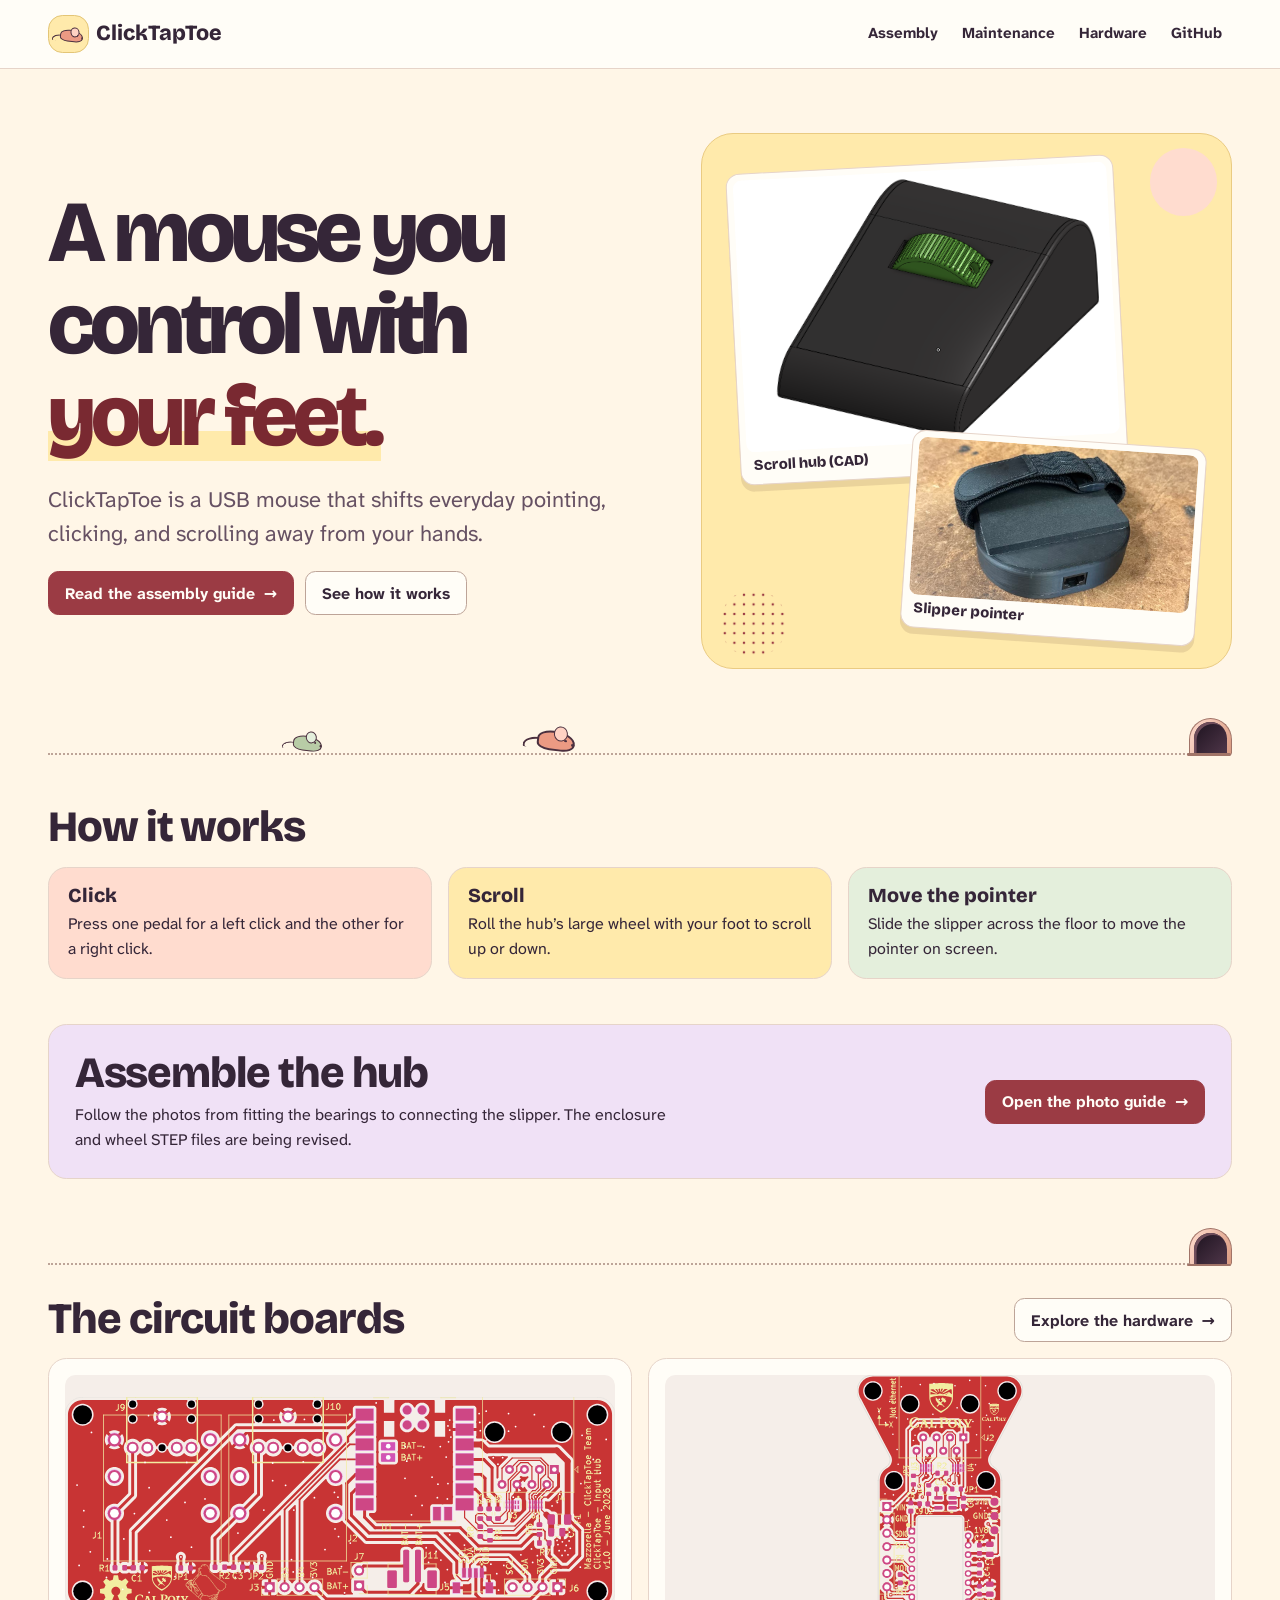
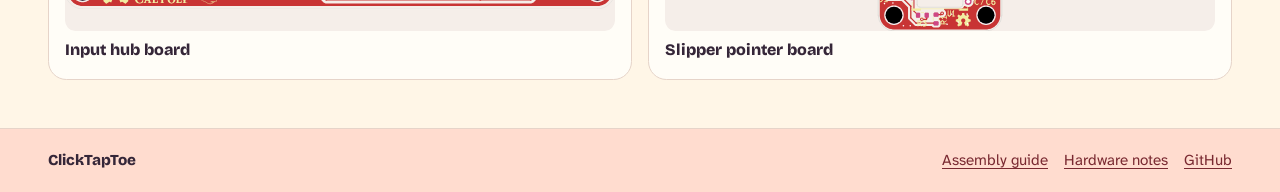
==== commit 2ad8a15e: "docs: publish v0.4.0 hardware files and project guides" ====
--- a/index.html
+++ b/index.html
@@ -6,14 +6,15 @@
     <meta name="description" content="ClickTapToe is a foot-operated USB mouse with click pedals, a scroll wheel, and a slipper pointer.">
     <meta name="theme-color" content="#fff6e7">
     <title>ClickTapToe | Foot-operated mouse</title>
+    <link rel="icon" type="image/png" sizes="64x64" href="docs/assets/mouse-favicon.png">
     <link rel="preconnect" href="https://fonts.googleapis.com">
     <link rel="preconnect" href="https://fonts.gstatic.com" crossorigin>
     <link rel="stylesheet" href="https://fonts.googleapis.com/css2?family=Atkinson+Hyperlegible+Next:wght@400;600;700&amp;family=Bricolage+Grotesque:opsz,wght@12..96,600;12..96,700;12..96,800&amp;display=swap">
-    <link rel="stylesheet" href="docs/assets/site.css?v=warm-trail">
-    <link rel="stylesheet" href="docs/assets/home.css?v=warm-trail">
-    <script src="docs/assets/site.js?v=warm-trail" defer></script>
+    <link rel="stylesheet" href="docs/assets/site.css?v=project-pages">
+    <link rel="stylesheet" href="docs/assets/home.css?v=project-pages">
+    <script src="docs/assets/site.js?v=project-pages" defer></script>
   </head>
-  <body>
+  <body data-hardware-page="docs/hardware.html">
     <a class="skip-link" href="#main-content">Skip to content</a>
     <header class="site-header">
       <nav class="page-shell site-nav" aria-label="Project navigation">
@@ -22,8 +23,9 @@
           ClickTapToe
         </a>
         <div class="navlinks">
-          <a href="docs/hub-assembly.html">Assembly guide</a>
-          <a href="#hardware">Hardware</a>
+          <a href="docs/hub-assembly.html">Assembly</a>
+          <a href="docs/maintenance.html">Maintenance</a>
+          <a href="docs/hardware.html">Hardware</a>
           <a href="https://github.com/Mazzorella/ClickTapToe">GitHub</a>
         </div>
       </nav>
@@ -44,8 +46,8 @@
         </div>
         <div class="hero-photos">
           <figure class="hero-photo hub-photo">
-            <img src="docs/assets/assembly/10c-weight-pockets.jpg" alt="Green scroll wheel mounted in the black ClickTapToe hub" width="1400" height="788">
-            <figcaption>Scroll hub</figcaption>
+            <img src="docs/assets/scroll-hub-cad.png" alt="CAD view of the enclosed black scroll hub with a green wheel" width="1802" height="1478">
+            <figcaption>Scroll hub (CAD)</figcaption>
           </figure>
           <figure class="hero-photo pointer-photo">
             <img class="slipper-crop" src="docs/assets/assembly/13-slipper-pointer.jpg" alt="Black slipper pointer with its foot strap and cable socket" width="788" height="1400">
@@ -54,9 +56,12 @@
         </div>
       </section>
 
-      <div class="page-shell mouse-trail home-trail" data-mouse-trail aria-hidden="true">
-        <span class="mouse-mark trail-mouse following"><span class="mouse-body"></span></span>
-        <span class="mouse-mark trail-mouse"><span class="mouse-body"></span></span>
+      <div class="page-shell mouse-trail home-trail" data-mouse-trail data-direction="right" aria-hidden="true">
+        <div class="mouse-lane">
+          <span class="mouse-mark trail-mouse following"><span class="mouse-body"></span></span>
+          <span class="mouse-mark trail-mouse"><span class="mouse-body"></span></span>
+        </div>
+        <span class="mouse-hole"></span>
       </div>
 
       <section class="page-shell how-section" id="how-it-works" aria-labelledby="controls-title">
@@ -85,374 +90,34 @@
         <a class="button primary" href="docs/hub-assembly.html">Open the photo guide <span aria-hidden="true">→</span></a>
       </section>
 
-      <div class="page-shell hardware" id="hardware">
-        <nav class="hardware-nav" aria-label="Hardware sections">
-          <a class="button" href="#boards">Circuit boards</a>
-          <a class="button" href="#files">Downloads</a>
-          <a class="button" href="#bom">Parts list</a>
-          <a class="button" href="#pinout">Wiring</a>
-        </nav>
+      <div class="page-shell mouse-trail home-trail" data-mouse-trail data-direction="left" aria-hidden="true">
+        <div class="mouse-lane">
+          <span class="mouse-mark trail-mouse following"><span class="mouse-body"></span></span>
+          <span class="mouse-mark trail-mouse"><span class="mouse-body"></span></span>
+        </div>
+        <span class="mouse-hole"></span>
+      </div>
 
-        <section id="boards">
-          <div class="section-heading">
-            <div>
-              <h2>Circuit boards</h2>
-            </div>
-            <p>
-              These top-side PCB images are exported from the KiCad board files
-              and load quickly for a first-pass visual check.
-            </p>
-          </div>
-
-          <div class="image-grid">
-            <figure class="board-image">
-              <img src="docs/assets/input-hub-board.svg" alt="Top-side PCB view of the ClickTapToe input hub board">
-              <figcaption>Input hub board</figcaption>
-            </figure>
-            <figure class="board-image">
-              <img src="docs/assets/mouse-pointer-board.svg" alt="Top-side PCB view of the ClickTapToe mouse pointer board">
-              <figcaption>Mouse pointer board</figcaption>
-            </figure>
-          </div>
-        </section>
-
-        <section id="interactive">
-          <div class="section-heading">
-            <div>
-              <h2>Interactive board previews</h2>
-            </div>
-            <p>
-              The embedded KiCanvas views load the schematic and PCB files
-              directly from the published repository for detailed inspection.
-            </p>
-          </div>
-
-          <div class="viewer-grid">
-            <article class="viewer">
-              <div class="viewer-header">
-                <div>
-                  <h3>Input hub</h3>
-                  <p>Controller, pedals, scroll sensor, USB, and RJ45 hub board.</p>
-                </div>
-                <div class="viewer-actions">
-                  <a class="button primary" href="hardware/input-hub/kicanvas.html">Full preview</a>
-                  <a class="button" href="https://github.com/Mazzorella/ClickTapToe/tree/main/hardware/input-hub#readme">Board notes</a>
-                </div>
-              </div>
-              <iframe
-                title="Input hub KiCanvas preview"
-                src="hardware/input-hub/kicanvas.html"
-                loading="lazy"
-              ></iframe>
-            </article>
-
-            <article class="viewer">
-              <div class="viewer-header">
-                <div>
-                  <h3>Mouse pointer</h3>
-                  <p>PMW3610 pointing sensor module with RJ45 cable interface.</p>
-                </div>
-                <div class="viewer-actions">
-                  <a class="button primary" href="hardware/mouse-pointer/kicanvas.html">Full preview</a>
-                  <a class="button" href="https://github.com/Mazzorella/ClickTapToe/tree/main/hardware/mouse-pointer#readme">Board notes</a>
-                </div>
-              </div>
-              <iframe
-                title="Mouse pointer KiCanvas preview"
-                src="hardware/mouse-pointer/kicanvas.html"
-                loading="lazy"
-              ></iframe>
-            </article>
-          </div>
-        </section>
-
-        <section id="files">
-          <div class="section-heading">
-            <div>
-              <h2>Fabrication and CAD files</h2>
-            </div>
-            <p>
-              Use the production archives for PCB fabrication and assembly. STEP
-              files are provided for connector and component fit checks.
-            </p>
-          </div>
-
-          <div class="downloads">
-            <article class="download-card">
-              <div>
-                <h3>Input hub</h3>
-                <p>XIAO controller board with pedal, scroll, USB, and RJ45 connections.</p>
-              </div>
-              <ul class="link-list">
-                <li><a href="hardware/input-hub/kicad/production/input_hub.zip">Production archive</a></li>
-                <li><a href="hardware/input-hub/kicad/production/bom.csv">BOM CSV</a></li>
-                <li><a href="hardware/input-hub/kicad/production/positions.csv">Placement CSV</a></li>
-                <li><a href="hardware/input-hub/kicad/3dmodels/102010448.step">XIAO module STEP</a></li>
-                <li><a href="hardware/input-hub/kicad/3dmodels/ACJMIH.step">1/4 inch jack STEP</a></li>
-                <li><a href="hardware/input-hub/kicad/3dmodels/AUDIO-TH_PJ-307.step">3.5 mm jack STEP</a></li>
-                <li><a href="hardware/input-hub/kicad/3dmodels/54602-908LFc.stp">RJ45 jack STEP</a></li>
-              </ul>
-            </article>
-
-            <article class="download-card">
-              <div>
-                <h3>Mouse pointer</h3>
-                <p>PMW3610 optical sensor board for the foot-operated pointer module.</p>
-              </div>
-              <ul class="link-list">
-                <li><a href="hardware/mouse-pointer/kicad/production/Mouse_Pointer_1.0.zip">Production archive</a></li>
-                <li><a href="hardware/mouse-pointer/kicad/production/bom.csv">BOM CSV</a></li>
-                <li><a href="hardware/mouse-pointer/kicad/production/positions.csv">Placement CSV</a></li>
-                <li><a href="hardware/mouse-pointer/kicad/3dmodels/PMW3610DM-SUDU.step">PMW3610 sensor STEP</a></li>
-                <li><a href="hardware/mouse-pointer/kicad/3dmodels/54602-908LFc.stp">RJ45 jack STEP</a></li>
-                <li><a href="hardware/mouse-pointer/kicad/3dmodels/TPD4E05U06DQAR.step">ESD array STEP</a></li>
-              </ul>
-            </article>
-          </div>
-        </section>
-
-        <section id="bom">
-          <div class="section-heading">
-            <div>
-              <h2>Electronics parts list</h2>
-            </div>
-            <p>
-              Combined quantities for one complete electronics set: one input hub
-              board plus one mouse pointer board. Mechanical enclosure parts,
-              pedals, cable, magnet, and other off-board items can be added later.
-            </p>
-          </div>
-
-          <div class="bom-toolbar">
-            <a class="button primary" href="docs/assets/clicktaptoe-electronics-bom.csv">Download CSV</a>
-          </div>
-
-          <div class="bom-table" role="region" aria-label="Electronics parts list table" tabindex="0">
-            <table>
-              <thead>
-                <tr>
-                  <th>Qty</th>
-                  <th>Value</th>
-                  <th>Footprint</th>
-                  <th>LCSC part</th>
-                  <th>Used on</th>
-                </tr>
-              </thead>
-              <tbody>
-                <tr>
-                  <td class="qty">4</td>
-                  <td><code>1uF</code></td>
-                  <td>0603</td>
-                  <td><code>C15849</code></td>
-                  <td>Input hub C1 C3; mouse pointer C8 C9</td>
-                </tr>
-                <tr>
-                  <td class="qty">2</td>
-                  <td><code>10uF</code></td>
-                  <td>0805</td>
-                  <td><code>C15850</code></td>
-                  <td>Input hub C2; mouse pointer C6</td>
-                </tr>
-                <tr>
-                  <td class="qty">1</td>
-                  <td><code>1206L012WR</code></td>
-                  <td>1206</td>
-                  <td><code>C151160</code></td>
-                  <td>Input hub F1</td>
-                </tr>
-                <tr>
-                  <td class="qty">1</td>
-                  <td><code>B2B-PH-SM4-TB</code></td>
-                  <td>JST_PH_B2B-PH-SM4-TB_1x02-1MP_P2.00mm_Vertical</td>
-                  <td><code>C160352</code></td>
-                  <td>Input hub J11</td>
-                </tr>
-                <tr>
-                  <td class="qty">1</td>
-                  <td><code>BM04B-SRSS-TB_LF__SN_</code></td>
-                  <td>JST_BM04B-SRSS-TB_LF__SN_</td>
-                  <td><code>C160390</code></td>
-                  <td>Input hub J5</td>
-                </tr>
-                <tr>
-                  <td class="qty">2</td>
-                  <td><code>330</code></td>
-                  <td>0603</td>
-                  <td><code>C23138</code></td>
-                  <td>Input hub R1 R2</td>
-                </tr>
-                <tr>
-                  <td class="qty">3</td>
-                  <td><code>47R</code></td>
-                  <td>0603</td>
-                  <td><code>C23182</code></td>
-                  <td>Input hub R3 R4 R5</td>
-                </tr>
-                <tr>
-                  <td class="qty">2</td>
-                  <td><code>100</code></td>
-                  <td>0603</td>
-                  <td><code>C22775</code></td>
-                  <td>Input hub R6; mouse pointer R3</td>
-                </tr>
-                <tr>
-                  <td class="qty">4</td>
-                  <td><code>10k</code></td>
-                  <td>0603</td>
-                  <td><code>C25804</code></td>
-                  <td>Input hub R7 R8 R9; mouse pointer R1</td>
-                </tr>
-                <tr>
-                  <td class="qty">4</td>
-                  <td><code>TPD4E05U06DQAR</code></td>
-                  <td>IC_TPD4E05U06DQAR</td>
-                  <td><code>C138714</code></td>
-                  <td>Input hub U2 U3; mouse pointer U3 U4</td>
-                </tr>
-                <tr>
-                  <td class="qty">1</td>
-                  <td><code>3.3uF/16V</code></td>
-                  <td>0805</td>
-                  <td><code>C7393948</code></td>
-                  <td>Mouse pointer C1</td>
-                </tr>
-                <tr>
-                  <td class="qty">3</td>
-                  <td><code>100nF</code></td>
-                  <td>0603</td>
-                  <td><code>C14663</code></td>
-                  <td>Mouse pointer C2 C3 C4</td>
-                </tr>
-                <tr>
-                  <td class="qty">2</td>
-                  <td><code>10nF</code></td>
-                  <td>0603</td>
-                  <td><code>C57112</code></td>
-                  <td>Mouse pointer C5 C7</td>
-                </tr>
-                <tr>
-                    <td class="qty">4</td>
-                  <td><code>0R</code></td>
-                  <td>0603</td>
-                  <td><code>C21189</code></td>
-                    <td>Input hub JP1 JP2 (optional for normally closed pedals); mouse pointer JP1 JP3</td>
-                </tr>
-                <tr>
-                  <td class="qty">1</td>
-                  <td><code>PMW3610</code></td>
-                  <td>PMW3610DM-SUDU 16Pin</td>
-                  <td><code>C42442560</code></td>
-                  <td>Mouse pointer U1</td>
-                </tr>
-                <tr>
-                  <td class="qty">1</td>
-                  <td><code>TLV74318PDBVR</code></td>
-                  <td>SOT-23-5_HandSoldering</td>
-                  <td><code>C485152</code></td>
-                  <td>Mouse pointer U2</td>
-                </tr>
-              </tbody>
-            </table>
-          </div>
-        </section>
-
-        <section id="pinout">
-          <div class="section-heading">
-            <div>
-              <h2>Slipper cable wiring</h2>
-            </div>
-            <p>
-              The RJ45 connector is used as a ClickTapToe sensor cable, not as an
-              Ethernet connection.
-            </p>
-          </div>
-
-          <div class="pinout" role="region" aria-label="Slipper cable pinout table" tabindex="0">
-            <table>
-              <thead>
-                <tr>
-                  <th>RJ45 pin</th>
-                  <th>Signal</th>
-                  <th>Input hub side</th>
-                  <th>Mouse pointer side</th>
-                </tr>
-              </thead>
-              <tbody>
-                <tr>
-                  <td>1</td>
-                  <td><code>VIN</code> / <code>3V3</code></td>
-                  <td>3.3 V sensor power</td>
-                  <td>Sensor board input power</td>
-                </tr>
-                <tr>
-                  <td>2</td>
-                  <td><code>GND</code></td>
-                  <td>Ground</td>
-                  <td>Ground return</td>
-                </tr>
-                <tr>
-                  <td>3</td>
-                  <td><code>SCLK</code></td>
-                  <td>PMW3610 SPI clock</td>
-                  <td>PMW3610 SPI clock</td>
-                </tr>
-                <tr>
-                  <td>4</td>
-                  <td><code>SDIO</code></td>
-                  <td>Bidirectional SPI data</td>
-                  <td>Bidirectional SPI data</td>
-                </tr>
-                <tr>
-                  <td>5</td>
-                  <td><code>nCS</code></td>
-                  <td>PMW3610 chip select</td>
-                  <td>PMW3610 chip select</td>
-                </tr>
-                <tr>
-                  <td>6</td>
-                  <td><code>GND</code></td>
-                  <td>Ground</td>
-                  <td>Ground return paired with <code>SCLK</code></td>
-                </tr>
-                <tr>
-                  <td>7</td>
-                  <td><code>MOTION</code></td>
-                  <td>PMW3610 motion interrupt</td>
-                  <td>Active-low PMW3610 motion output</td>
-                </tr>
-                <tr>
-                  <td>8</td>
-                  <td><code>nRESET</code></td>
-                  <td>Reset routed to XIAO <code>D6</code></td>
-                  <td>Reset routed through installed link</td>
-                </tr>
-              </tbody>
-            </table>
-          </div>
-        </section>
-
-        <section>
-          <div class="notes">
-            <article class="note warning">
-              <h3>Pedal jumper settings</h3>
-              <p>
-                Install the optional 0 ohm jumpers <code>JP1</code> and
-                <code>JP2</code> for normally closed pedals so unplugged jacks
-                stay idle. Normally open pedals need matching firmware and
-                unpopulated jumpers.
-              </p>
-            </article>
-            <article class="note">
-              <h3>Firmware target</h3>
-              <p>
-                The active firmware target is <code>xiao_ble//zmk</code> with the
-                <code>clicktaptoe</code> shield. The current build uses USB HID
-                mouse output with Bluetooth disabled.
-              </p>
-            </article>
-          </div>
-        </section>
-      </div>
+      <section class="page-shell home-boards" id="boards" aria-labelledby="boards-title">
+        <div class="home-boards-heading">
+          <h2 id="boards-title">The circuit boards</h2>
+          <a class="button" href="docs/hardware.html">Explore the hardware <span aria-hidden="true">→</span></a>
+        </div>
+        <div class="image-grid">
+          <figure class="board-image">
+            <a href="docs/hardware.html#input-hub" aria-label="Explore the input hub board">
+              <img src="docs/assets/input-hub-board.svg" alt="Top view of the input hub circuit board" loading="lazy">
+            </a>
+            <figcaption>Input hub board</figcaption>
+          </figure>
+          <figure class="board-image">
+            <a href="docs/hardware.html#mouse-pointer" aria-label="Explore the slipper pointer board">
+              <img src="docs/assets/mouse-pointer-board.svg" alt="Top view of the slipper pointer circuit board" loading="lazy">
+            </a>
+            <figcaption>Slipper pointer board</figcaption>
+          </figure>
+        </div>
+      </section>
     </main>
 
     <footer class="site-footer">
--- a/docs/assets/site.css
+++ b/docs/assets/site.css
@@ -179,6 +179,75 @@
   background: var(--accent-strong);
 }
 
+.resource-main {
+  min-height: 65vh;
+  padding-block: clamp(1.6rem, 4vw, 3.2rem);
+}
+
+.resource-heading h1 {
+  font-size: clamp(2.6rem, 6vw, 4.5rem);
+  letter-spacing: -0.04em;
+}
+
+.resource-heading p {
+  max-width: 62ch;
+  margin: 0.65rem 0 1rem;
+  color: var(--muted);
+  font-size: 1.13rem;
+}
+
+.resource-actions {
+  display: flex;
+  flex-wrap: wrap;
+  gap: 0.5rem;
+}
+
+.image-grid {
+  display: grid;
+  gap: 1rem;
+}
+
+.board-image {
+  min-width: 0;
+  margin: 0;
+  padding: 1rem;
+  border: 1px solid var(--line);
+  border-radius: var(--radius);
+  background: var(--panel);
+}
+
+.board-image > a:first-child,
+.board-image img {
+  display: block;
+  border-radius: 0.65rem;
+}
+
+.board-image img {
+  width: 100%;
+  height: clamp(10rem, 22vw, 16rem);
+  object-fit: contain;
+  background: #f5eee9;
+}
+
+.board-image figcaption {
+  margin-top: 0.45rem;
+  font-family: var(--display);
+  font-weight: 800;
+}
+
+@media (min-width: 40rem) {
+  .image-grid {
+    grid-template-columns: repeat(2, minmax(0, 1fr));
+  }
+}
+
+@media (max-width: 27rem) {
+  .navlinks a {
+    padding-inline: 0.35rem;
+    font-size: 0.9rem;
+  }
+}
+
 .slipper-crop {
   aspect-ratio: 16 / 9;
   object-fit: cover;
@@ -246,6 +315,7 @@
 }
 
 .mouse-trail {
+  --hole-width: 2.7rem;
   position: relative;
   height: 2.7rem;
   overflow: hidden;
@@ -254,7 +324,7 @@
 
 .mouse-trail::before {
   position: absolute;
-  right: 0;
+  right: var(--hole-width);
   bottom: 0.35rem;
   left: 0;
   border-bottom: 2px dotted var(--line-strong);
@@ -262,19 +332,65 @@
 }
 
 .trail-mouse {
-  --position: var(--trail-front, 34%);
+  --position: var(--trail-front, var(--front-rest, 34%));
   position: absolute;
   bottom: 0.36rem;
   left: var(--position);
-  transform: translateX(calc(-1 * var(--position)));
   font-size: 1.18rem;
 }
 
 .trail-mouse.following {
-  --position: var(--trail-back, 9%);
+  --position: var(--trail-back, var(--back-rest, 9%));
   --fur: #b8cca6;
   --ear: #e4efdc;
   font-size: 0.9rem;
+}
+
+.mouse-lane {
+  position: absolute;
+  inset: 0 calc(var(--hole-width) - 0.26rem) 0 0;
+  overflow: hidden;
+}
+
+.mouse-hole {
+  position: absolute;
+  right: 0;
+  bottom: 0.35rem;
+  width: var(--hole-width);
+  height: 2.3rem;
+  border: 1px solid #a17468;
+  border-bottom: 0;
+  border-radius: 1.4rem 1.4rem 0.15rem 0.15rem;
+  background: linear-gradient(115deg, var(--peach), #d99a80);
+}
+
+.mouse-hole::before {
+  position: absolute;
+  inset: 0.23rem 0.25rem 0;
+  border-radius: 1.15rem 1.15rem 0.05rem 0.05rem;
+  background: linear-gradient(135deg, #291b29 24%, #50374a);
+  box-shadow: inset 0.16rem 0.12rem 0 #6f4d5b;
+  content: "";
+}
+
+.mouse-hole::after {
+  position: absolute;
+  right: 0;
+  bottom: -0.08rem;
+  left: -0.16rem;
+  height: 0.15rem;
+  border-radius: 999px;
+  background: #a17468;
+  content: "";
+}
+
+.mouse-trail[data-direction="left"] {
+  --front-rest: 29%;
+  --back-rest: 53%;
+}
+
+.mouse-trail[data-direction="left"] .trail-mouse {
+  transform: scaleX(-1);
 }
 
 .site-footer {
--- a/docs/assets/home.css
+++ b/docs/assets/home.css
@@ -94,6 +94,13 @@
   transform: rotate(-3deg);
 }
 
+.hub-photo img {
+  aspect-ratio: 11 / 8;
+  object-fit: cover;
+  object-position: center 62%;
+  background: #fdfdfd;
+}
+
 .pointer-photo {
   width: 63%;
   margin: -8% 0 0 auto;
@@ -118,11 +125,7 @@
   font-size: 1.24rem;
 }
 
-.controls-grid,
-.image-grid,
-.viewer-grid,
-.downloads,
-.notes {
+.controls-grid {
   display: grid;
   gap: 1rem;
 }
@@ -167,197 +170,22 @@
   max-width: 62ch;
 }
 
-.hardware {
-  margin-top: clamp(2.5rem, 6vw, 4.25rem);
-  padding-top: clamp(1.25rem, 3vw, 2.4rem);
-  border-top: 1px solid var(--line-strong);
+.home-boards {
+  margin-top: clamp(1rem, 3vw, 1.7rem);
 }
 
-.hardware-nav {
-  display: flex;
-  flex-wrap: wrap;
-  gap: 0.5rem;
-}
-
-.hardware-nav .button {
-  min-height: 40px;
-  font-size: 0.94rem;
-}
-
-.hardware section {
-  margin-top: 2.35rem;
-}
-
-.section-heading {
-  margin-bottom: 0.95rem;
-}
-
-.section-heading p {
-  max-width: 65ch;
-  margin: 0.5rem 0 0;
-  color: var(--muted);
-}
-
-.board-image,
-.viewer,
-.download-card,
-.note,
-.pinout,
-.bom-table {
-  min-width: 0;
-  border: 1px solid var(--line);
-  border-radius: var(--radius);
-  background: var(--panel);
-}
-
-.board-image,
-.download-card,
-.note {
-  padding: 1rem;
-}
-
-.board-image {
-  margin: 0;
-}
-
-.board-image img {
-  display: block;
-  width: 100%;
-  height: clamp(10rem, 22vw, 16rem);
-  object-fit: contain;
-  border-radius: 0.65rem;
-  background: #f5eee9;
-}
-
-.board-image figcaption {
-  margin-top: 0.45rem;
-  font-family: var(--display);
-  font-weight: 800;
-}
-
-.viewer {
-  overflow: hidden;
-}
-
-.viewer-header {
+.home-boards-heading {
   display: flex;
   flex-wrap: wrap;
   align-items: center;
   justify-content: space-between;
-  gap: 0.6rem 1rem;
-  padding: 0.85rem;
-}
-
-.viewer-header p,
-.download-card p,
-.note p {
-  margin: 0.4rem 0 0;
-  color: var(--muted);
-}
-
-.viewer-actions {
-  display: flex;
-  flex-wrap: wrap;
-  gap: 0.4rem;
-}
-
-.viewer-actions .button {
-  padding-inline: 0.65rem;
-  font-size: 0.9rem;
-}
-
-.viewer iframe {
-  display: block;
-  width: 100%;
-  height: clamp(20rem, 56vh, 34rem);
-  border: 0;
-  border-top: 1px solid var(--line);
-  background: white;
-}
-
-.link-list {
-  display: grid;
-  gap: 0.5rem;
-  margin: 0.9rem 0 0;
-  padding: 0;
-  list-style: none;
-}
-
-.link-list a {
-  display: block;
-  padding: 0.5rem 0.7rem;
-  border: 1px solid var(--line);
-  border-radius: 0.6rem;
-  color: var(--ink);
-  font-weight: 700;
-  text-decoration: none;
-}
-
-.link-list a:hover {
-  border-color: var(--line-strong);
-  background: var(--peach);
-}
-
-.bom-toolbar {
-  margin-bottom: 0.8rem;
-}
-
-.pinout,
-.bom-table {
-  overflow-x: auto;
-}
-
-.hardware table {
-  width: 100%;
-  min-width: 42rem;
-  border-collapse: collapse;
-}
-
-.bom-table table {
-  min-width: 52rem;
-}
-
-.hardware th,
-.hardware td {
-  padding: 0.65rem 0.8rem;
-  border-bottom: 1px solid var(--line);
-  text-align: left;
-  vertical-align: top;
-}
-
-.hardware th {
-  background: var(--peach);
-}
-
-.hardware tr:last-child td {
-  border-bottom: 0;
-}
-
-.qty {
-  font-weight: 700;
-}
-
-.hardware code {
-  padding: 0.08rem 0.24rem;
-  border-radius: 0.25rem;
-  background: #f4ece7;
-  font-size: 0.9em;
-}
-
-.note.warning {
-  background: var(--butter);
+  gap: 0.65rem 1.5rem;
+  margin-bottom: 0.9rem;
 }
 
 @media (min-width: 40rem) {
   .controls-grid {
     grid-template-columns: repeat(3, minmax(0, 1fr));
-  }
-
-  .image-grid,
-  .viewer-grid,
-  .downloads,
-  .notes {
-    grid-template-columns: repeat(2, minmax(0, 1fr));
   }
 }
 
